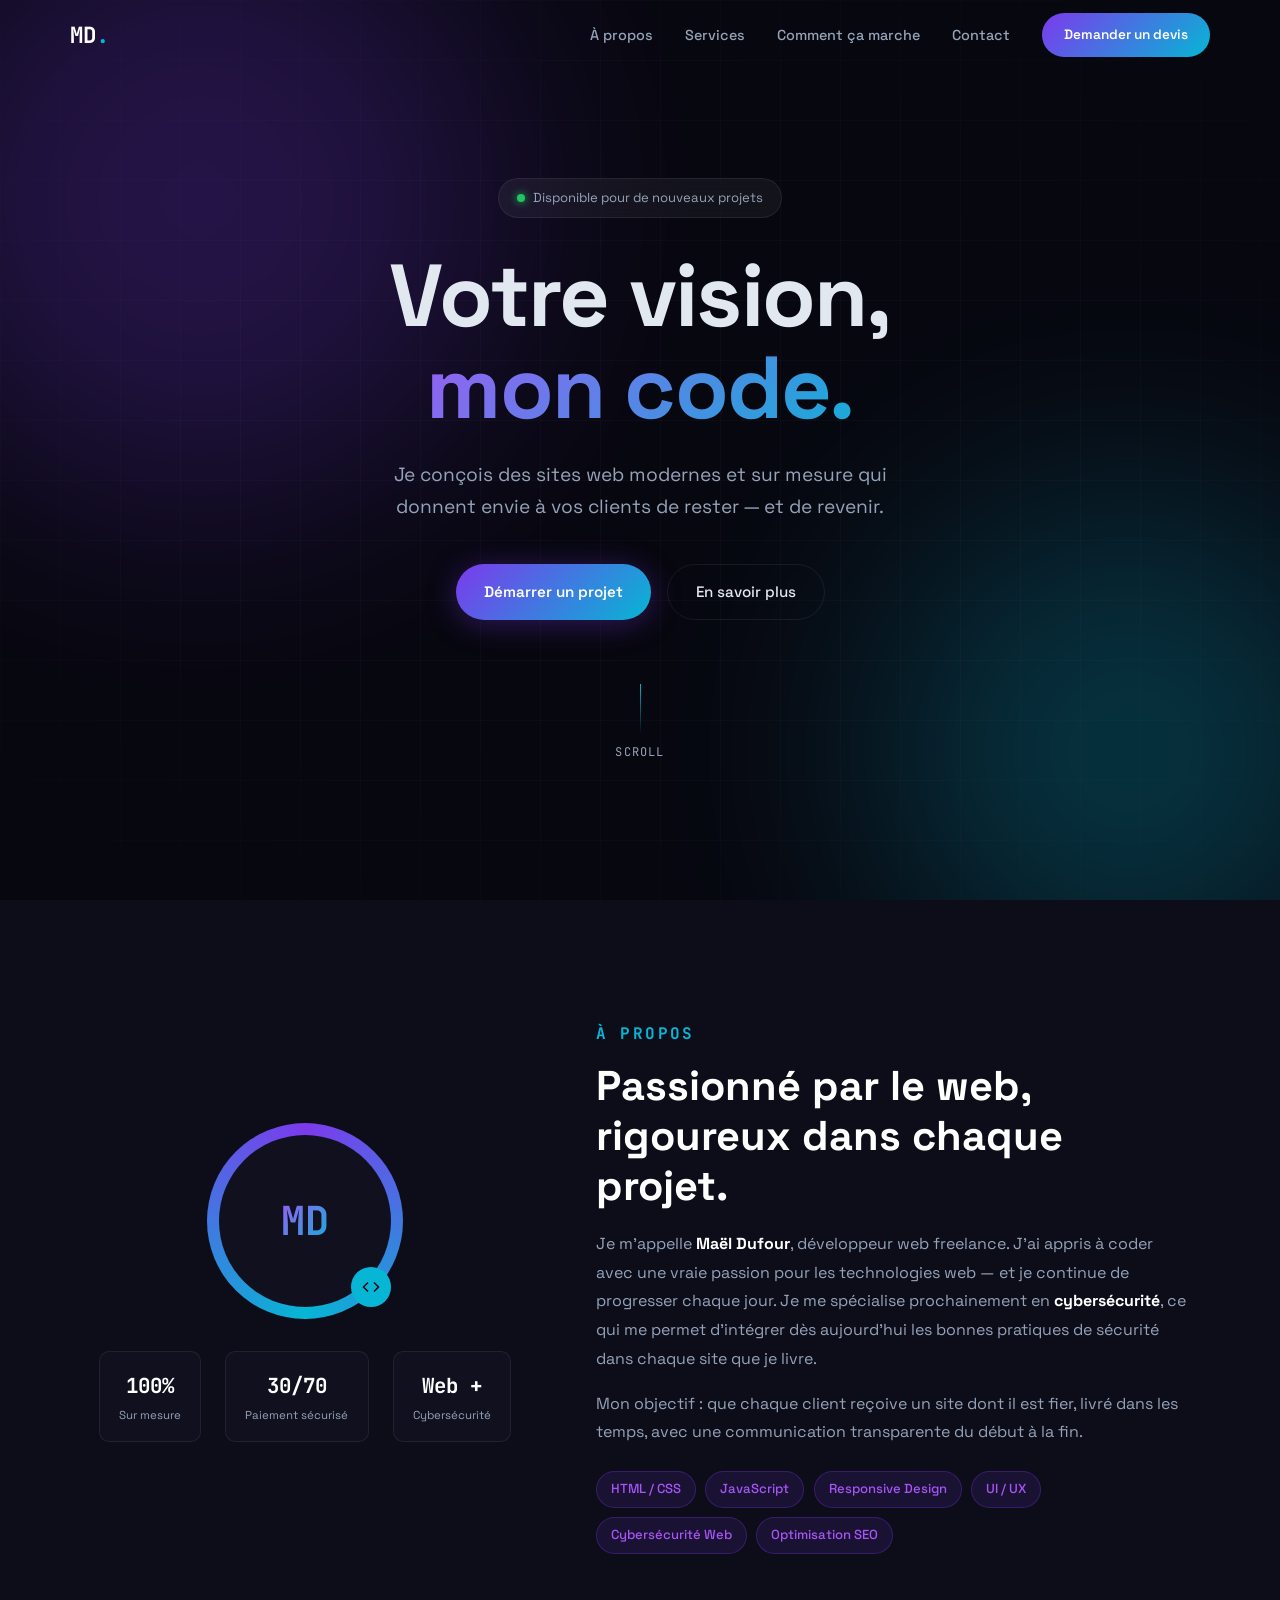
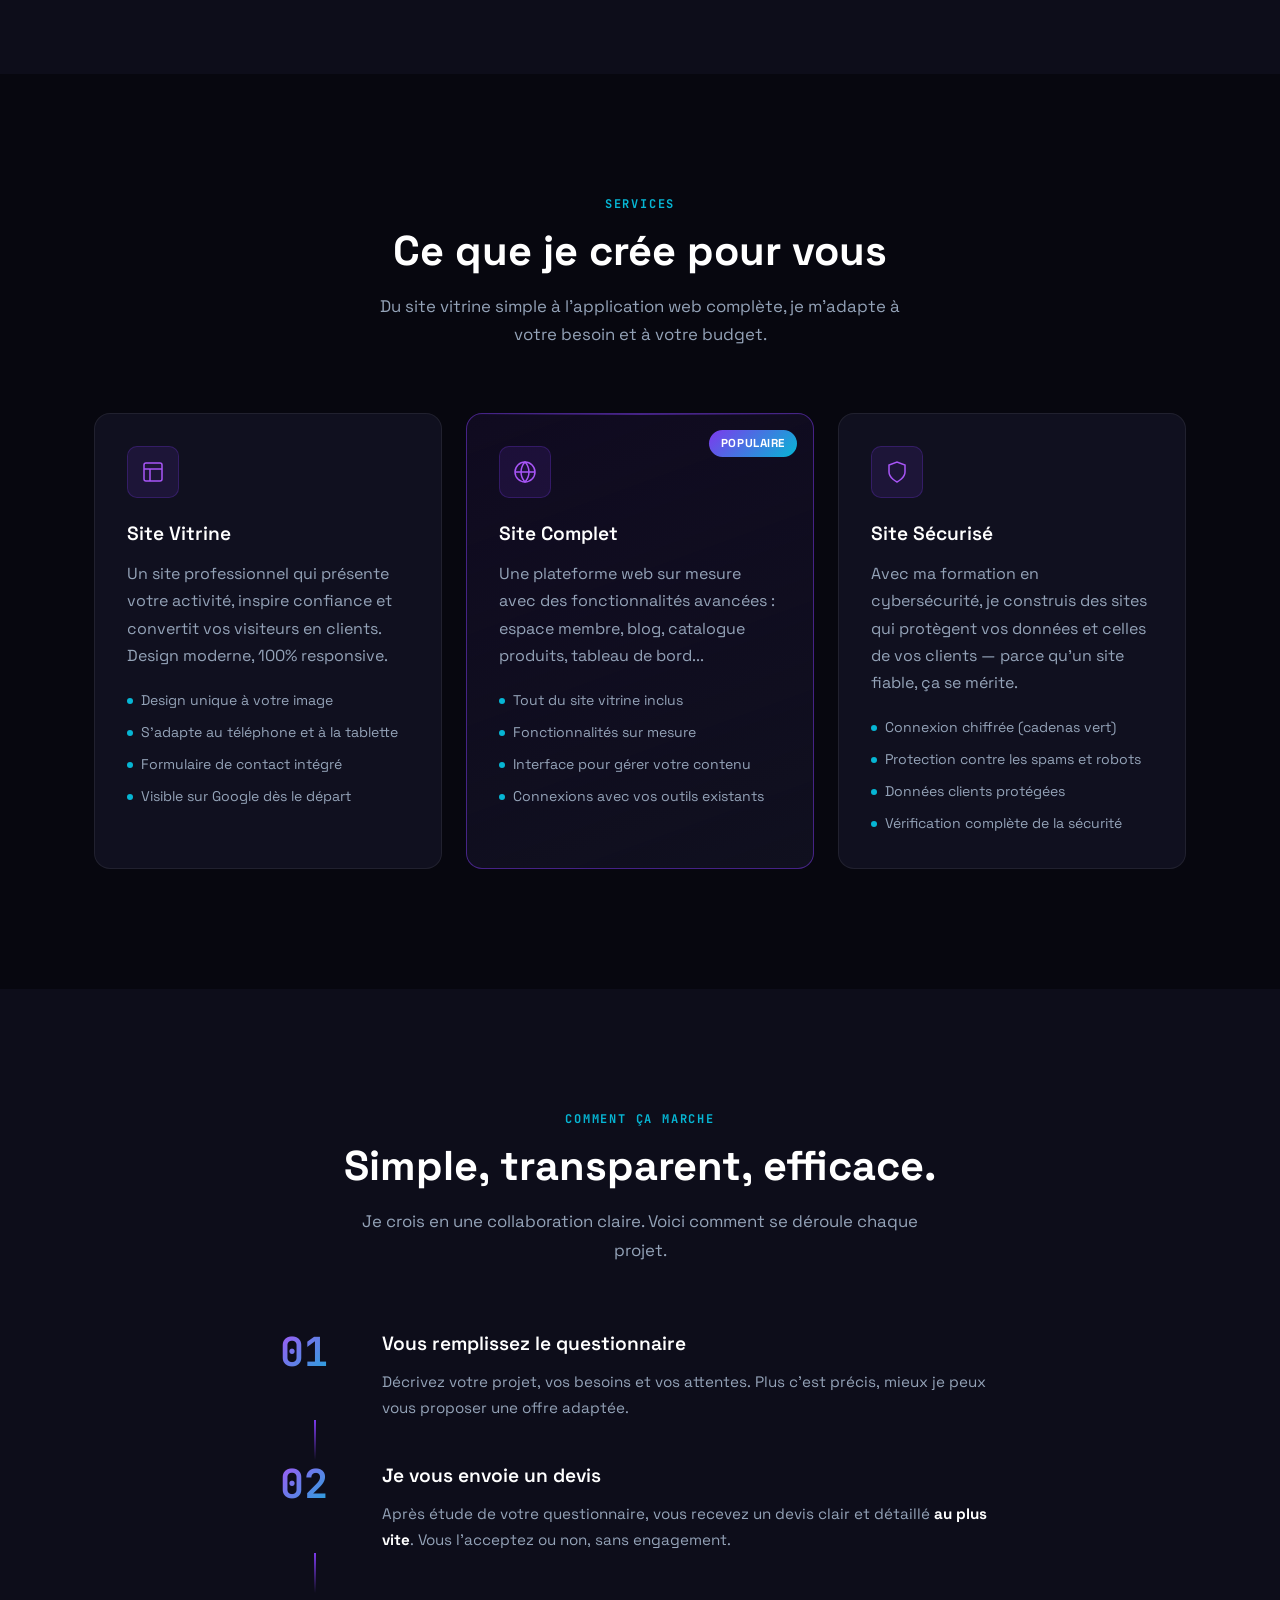
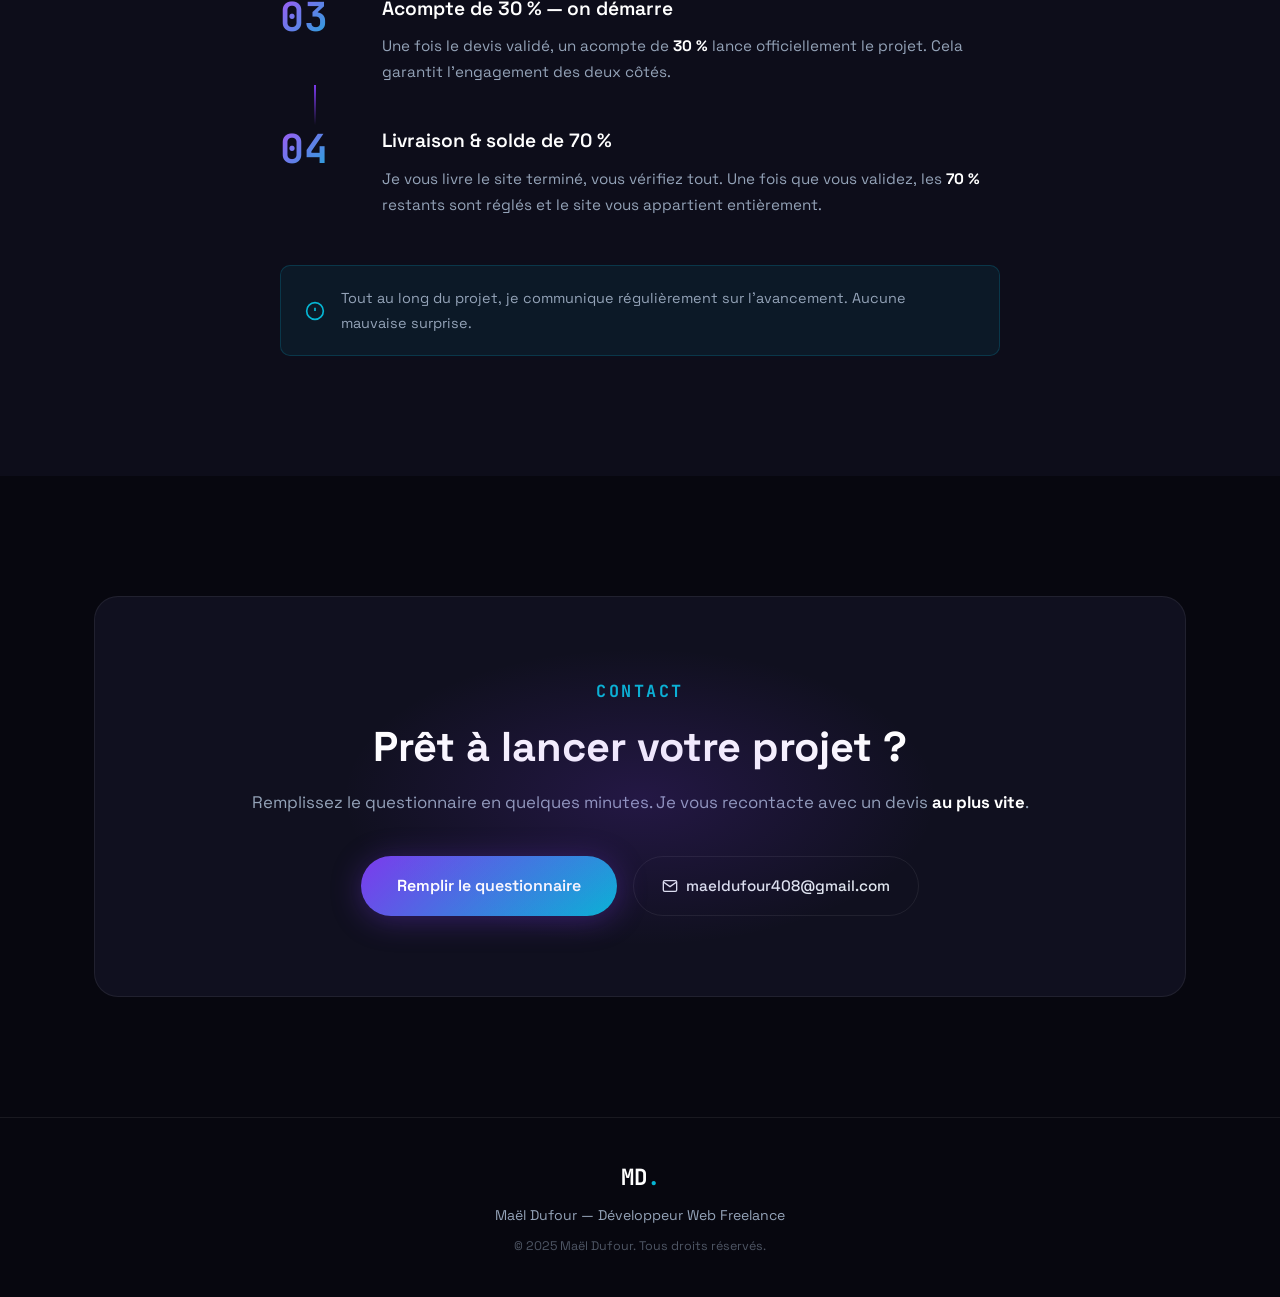
==== index.html @ 909923e6 "site terminer" ====
<!DOCTYPE html>
<html lang="fr">
<head>
  <meta charset="UTF-8" />
  <meta name="viewport" content="width=device-width, initial-scale=1.0" />
  <title>Maël Dufour — Développeur Web Freelance</title>
  <meta name="description" content="Maël Dufour, développeur web freelance. Je crée des sites modernes, rapides et sur mesure pour votre activité." />
  <link rel="preconnect" href="https://fonts.googleapis.com" />
  <link rel="preconnect" href="https://fonts.gstatic.com" crossorigin />
  <link href="https://fonts.googleapis.com/css2?family=Space+Grotesk:wght@300;400;500;600;700&family=JetBrains+Mono:wght@400;700&display=swap" rel="stylesheet" />
  <link rel="stylesheet" href="style.css" />
</head>
<body>

  <!-- NAV -->
  <nav id="navbar">
    <div class="nav-inner">
      <a href="#" class="logo">MD<span class="dot">.</span></a>
      <ul class="nav-links">
        <li><a href="#about">À propos</a></li>
        <li><a href="#services">Services</a></li>
        <li><a href="#process">Comment ça marche</a></li>
        <li><a href="#contact">Contact</a></li>
      </ul>
      <a href="questionnaire.html" class="btn-nav">Demander un devis</a>
      <button class="burger" id="burger" aria-label="Menu">
        <span></span><span></span><span></span>
      </button>
    </div>
    <div class="mobile-menu" id="mobileMenu">
      <a href="#about">À propos</a>
      <a href="#services">Services</a>
      <a href="#process">Comment ça marche</a>
      <a href="#contact">Contact</a>
      <a href="questionnaire.html" class="btn-nav">Demander un devis</a>
    </div>
  </nav>

  <!-- HERO -->
  <section id="hero">
    <div class="hero-bg">
      <div class="grid-overlay"></div>
      <div class="glow glow-1"></div>
      <div class="glow glow-2"></div>
    </div>
    <div class="hero-content">
      <div class="hero-badge reveal">
        <span class="badge-dot"></span>
        Disponible pour de nouveaux projets
      </div>
      <h1 class="hero-title reveal">
        <span class="line">Votre vision,</span>
        <span class="line gradient-text">mon code.</span>
      </h1>
      <p class="hero-sub reveal">
        Je conçois des sites web modernes et sur mesure qui donnent envie à vos clients de rester — et de revenir.
      </p>
      <div class="hero-cta reveal">
        <a href="questionnaire.html" class="btn-primary">Démarrer un projet</a>
        <a href="#about" class="btn-ghost">En savoir plus</a>
      </div>
      <div class="hero-scroll reveal">
        <div class="scroll-line"></div>
        <span>Scroll</span>
      </div>
    </div>
  </section>

  <!-- ABOUT -->
  <section id="about">
    <div class="container">
      <div class="about-grid">
        <div class="about-visual reveal">
          <div class="avatar-wrap">
            <div class="avatar-ring"></div>
            <div class="avatar-box">
              <span class="avatar-initials">MD</span>
            </div>
            <div class="avatar-badge">
              <svg viewBox="0 0 24 24" fill="none" stroke="currentColor" stroke-width="2"><polyline points="16 18 22 12 16 6"/><polyline points="8 6 2 12 8 18"/></svg>
            </div>
          </div>
          <div class="about-stats">
            <div class="stat">
              <span class="stat-num">100%</span>
              <span class="stat-label">Sur mesure</span>
            </div>
            <div class="stat">
              <span class="stat-num">30/70</span>
              <span class="stat-label">Paiement sécurisé</span>
            </div>
            <div class="stat">
              <span class="stat-num">Web +</span>
              <span class="stat-label">Cybersécurité</span>
            </div>
          </div>
        </div>
        <div class="about-text reveal">
          <p class="section-tag">À propos</p>
          <h2>Passionné par le web,<br/>rigoureux dans chaque projet.</h2>
          <p>Je m'appelle <strong>Maël Dufour</strong>, développeur web freelance. J'ai appris à coder avec une vraie passion pour les technologies web — et je continue de progresser chaque jour. Je me spécialise prochainement en <strong>cybersécurité</strong>, ce qui me permet d'intégrer dès aujourd'hui les bonnes pratiques de sécurité dans chaque site que je livre.</p>
          <p>Mon objectif : que chaque client reçoive un site dont il est fier, livré dans les temps, avec une communication transparente du début à la fin.</p>
          <div class="skills">
            <span class="skill-tag">HTML / CSS</span>
            <span class="skill-tag">JavaScript</span>
            <span class="skill-tag">Responsive Design</span>
            <span class="skill-tag">UI / UX</span>
            <span class="skill-tag">Cybersécurité Web</span>
            <span class="skill-tag">Optimisation SEO</span>
          </div>
        </div>
      </div>
    </div>
  </section>

  <!-- SERVICES -->
  <section id="services">
    <div class="container">
      <div class="section-header reveal">
        <p class="section-tag">Services</p>
        <h2>Ce que je crée pour vous</h2>
        <p class="section-desc">Du site vitrine simple à l'application web complète, je m'adapte à votre besoin et à votre budget.</p>
      </div>
      <div class="services-grid">
        <div class="service-card reveal">
          <div class="service-icon">
            <svg viewBox="0 0 24 24" fill="none" stroke="currentColor" stroke-width="1.5"><rect x="3" y="3" width="18" height="18" rx="2"/><path d="M3 9h18"/><path d="M9 21V9"/></svg>
          </div>
          <h3>Site Vitrine</h3>
          <p>Un site professionnel qui présente votre activité, inspire confiance et convertit vos visiteurs en clients. Design moderne, 100% responsive.</p>
          <ul class="service-features">
            <li>Design unique à votre image</li>
            <li>S'adapte au téléphone et à la tablette</li>
            <li>Formulaire de contact intégré</li>
            <li>Visible sur Google dès le départ</li>
          </ul>
        </div>
        <div class="service-card service-card--featured reveal">
          <div class="featured-badge">Populaire</div>
          <div class="service-icon">
            <svg viewBox="0 0 24 24" fill="none" stroke="currentColor" stroke-width="1.5"><circle cx="12" cy="12" r="10"/><path d="M2 12h20M12 2a15.3 15.3 0 0 1 4 10 15.3 15.3 0 0 1-4 10 15.3 15.3 0 0 1-4-10 15.3 15.3 0 0 1 4-10z"/></svg>
          </div>
          <h3>Site Complet</h3>
          <p>Une plateforme web sur mesure avec des fonctionnalités avancées : espace membre, blog, catalogue produits, tableau de bord...</p>
          <ul class="service-features">
            <li>Tout du site vitrine inclus</li>
            <li>Fonctionnalités sur mesure</li>
            <li>Interface pour gérer votre contenu</li>
            <li>Connexions avec vos outils existants</li>
          </ul>
        </div>
        <div class="service-card reveal">
          <div class="service-icon">
            <svg viewBox="0 0 24 24" fill="none" stroke="currentColor" stroke-width="1.5"><path d="M12 22s8-4 8-10V5l-8-3-8 3v7c0 6 8 10 8 10z"/></svg>
          </div>
          <h3>Site Sécurisé</h3>
          <p>Avec ma formation en cybersécurité, je construis des sites qui protègent vos données et celles de vos clients — parce qu'un site fiable, ça se mérite.</p>
          <ul class="service-features">
            <li>Connexion chiffrée (cadenas vert)</li>
            <li>Protection contre les spams et robots</li>
            <li>Données clients protégées</li>
            <li>Vérification complète de la sécurité</li>
          </ul>
        </div>
      </div>
    </div>
  </section>

  <!-- PROCESS -->
  <section id="process">
    <div class="container">
      <div class="section-header reveal">
        <p class="section-tag">Comment ça marche</p>
        <h2>Simple, transparent, efficace.</h2>
        <p class="section-desc">Je crois en une collaboration claire. Voici comment se déroule chaque projet.</p>
      </div>
      <div class="process-steps">
        <div class="step reveal">
          <div class="step-num">01</div>
          <div class="step-content">
            <h3>Vous remplissez le questionnaire</h3>
            <p>Décrivez votre projet, vos besoins et vos attentes. Plus c'est précis, mieux je peux vous proposer une offre adaptée.</p>
          </div>
        </div>
        <div class="step-connector reveal"></div>
        <div class="step reveal">
          <div class="step-num">02</div>
          <div class="step-content">
            <h3>Je vous envoie un devis</h3>
            <p>Après étude de votre questionnaire, vous recevez un devis clair et détaillé <strong>au plus vite</strong>. Vous l'acceptez ou non, sans engagement.</p>
          </div>
        </div>
        <div class="step-connector reveal"></div>
        <div class="step reveal">
          <div class="step-num">03</div>
          <div class="step-content">
            <h3>Acompte de 30 % — on démarre</h3>
            <p>Une fois le devis validé, un acompte de <strong>30 %</strong> lance officiellement le projet. Cela garantit l'engagement des deux côtés.</p>
          </div>
        </div>
        <div class="step-connector reveal"></div>
        <div class="step reveal">
          <div class="step-num">04</div>
          <div class="step-content">
            <h3>Livraison & solde de 70 %</h3>
            <p>Je vous livre le site terminé, vous vérifiez tout. Une fois que vous validez, les <strong>70 %</strong> restants sont réglés et le site vous appartient entièrement.</p>
          </div>
        </div>
      </div>
      <div class="process-note reveal">
        <svg viewBox="0 0 24 24" fill="none" stroke="currentColor" stroke-width="2"><circle cx="12" cy="12" r="10"/><line x1="12" y1="8" x2="12" y2="12"/><line x1="12" y1="16" x2="12.01" y2="16"/></svg>
        <p>Tout au long du projet, je communique régulièrement sur l'avancement. Aucune mauvaise surprise.</p>
      </div>
    </div>
  </section>

  <!-- CONTACT CTA -->
  <section id="contact">
    <div class="container">
      <div class="cta-box reveal">
        <div class="cta-glow"></div>
        <p class="section-tag">Contact</p>
        <h2>Prêt à lancer votre projet ?</h2>
        <p>Remplissez le questionnaire en quelques minutes. Je vous recontacte avec un devis <strong>au plus vite</strong>.</p>
        <div class="cta-actions">
          <a href="questionnaire.html" class="btn-primary btn-lg">Remplir le questionnaire</a>
          <a href="mailto:maeldufour408@gmail.com" class="btn-ghost">
            <svg viewBox="0 0 24 24" fill="none" stroke="currentColor" stroke-width="2"><path d="M4 4h16c1.1 0 2 .9 2 2v12c0 1.1-.9 2-2 2H4c-1.1 0-2-.9-2-2V6c0-1.1.9-2 2-2z"/><polyline points="22,6 12,13 2,6"/></svg>
            maeldufour408@gmail.com
          </a>
        </div>
      </div>
    </div>
  </section>

  <!-- FOOTER -->
  <footer>
    <div class="container">
      <div class="footer-inner">
        <a href="#" class="logo">MD<span class="dot">.</span></a>
        <p>Maël Dufour — Développeur Web Freelance</p>
        <p class="footer-copy">&copy; 2025 Maël Dufour. Tous droits réservés.</p>
      </div>
    </div>
  </footer>

  <script src="script.js"></script>
</body>
</html>
---- style.css ----
/* ===== RESET & BASE ===== */
*, *::before, *::after { box-sizing: border-box; margin: 0; padding: 0; }

:root {
  --bg: #07070f;
  --bg-2: #0d0d1a;
  --bg-card: #10101f;
  --border: rgba(255,255,255,0.07);
  --purple: #7c3aed;
  --purple-light: #a855f7;
  --cyan: #06b6d4;
  --cyan-light: #67e8f9;
  --text: #e2e8f0;
  --text-muted: #94a3b8;
  --radius: 16px;
  --radius-sm: 10px;
  --shadow: 0 4px 40px rgba(0,0,0,0.4);
}

html { scroll-behavior: smooth; }

body {
  font-family: 'Space Grotesk', sans-serif;
  background: var(--bg);
  color: var(--text);
  line-height: 1.7;
  overflow-x: hidden;
}

a { text-decoration: none; color: inherit; }
ul { list-style: none; }
strong { color: #fff; }

.container {
  max-width: 1140px;
  margin: 0 auto;
  padding: 0 24px;
}

/* ===== SCROLL REVEAL ===== */
.reveal {
  opacity: 0;
  transform: translateY(30px);
  transition: opacity 0.7s ease, transform 0.7s ease;
}
.reveal.visible {
  opacity: 1;
  transform: translateY(0);
}

/* ===== TYPOGRAPHY ===== */
h2 {
  font-size: clamp(1.8rem, 4vw, 2.6rem);
  font-weight: 700;
  line-height: 1.2;
  color: #fff;
  margin-bottom: 1rem;
}
h3 {
  font-size: 1.2rem;
  font-weight: 600;
  color: #fff;
  margin-bottom: 0.6rem;
}
p { color: var(--text-muted); margin-bottom: 1rem; }
p:last-child { margin-bottom: 0; }

.gradient-text {
  background: linear-gradient(135deg, var(--purple-light), var(--cyan));
  -webkit-background-clip: text;
  -webkit-text-fill-color: transparent;
  background-clip: text;
}

.section-tag {
  font-family: 'JetBrains Mono', monospace;
  font-size: 0.75rem;
  font-weight: 700;
  text-transform: uppercase;
  letter-spacing: 0.15em;
  color: var(--cyan);
  margin-bottom: 0.75rem;
}

.section-header { text-align: center; margin-bottom: 4rem; }
.section-desc { max-width: 560px; margin: 0 auto; font-size: 1.05rem; }

/* ===== BUTTONS ===== */
.btn-primary {
  display: inline-flex;
  align-items: center;
  gap: 8px;
  padding: 14px 28px;
  background: linear-gradient(135deg, var(--purple), var(--cyan));
  color: #fff;
  font-weight: 600;
  font-size: 0.95rem;
  border-radius: 50px;
  border: none;
  cursor: pointer;
  transition: opacity 0.2s, transform 0.2s, box-shadow 0.2s;
  box-shadow: 0 4px 30px rgba(124,58,237,0.35);
}
.btn-primary:hover {
  opacity: 0.9;
  transform: translateY(-2px);
  box-shadow: 0 8px 40px rgba(124,58,237,0.5);
}
.btn-primary.btn-lg { padding: 16px 36px; font-size: 1rem; }

.btn-ghost {
  display: inline-flex;
  align-items: center;
  gap: 8px;
  padding: 14px 28px;
  background: transparent;
  color: var(--text);
  font-weight: 500;
  font-size: 0.95rem;
  border-radius: 50px;
  border: 1px solid var(--border);
  cursor: pointer;
  transition: border-color 0.2s, color 0.2s, transform 0.2s;
}
.btn-ghost:hover {
  border-color: rgba(255,255,255,0.25);
  color: #fff;
  transform: translateY(-2px);
}
.btn-ghost svg { width: 16px; height: 16px; }

.btn-nav {
  padding: 10px 22px;
  background: linear-gradient(135deg, var(--purple), var(--cyan));
  color: #fff;
  font-weight: 600;
  font-size: 0.85rem;
  border-radius: 50px;
  transition: opacity 0.2s, transform 0.2s;
}
.btn-nav:hover { opacity: 0.85; transform: translateY(-1px); }

/* ===== NAV ===== */
#navbar {
  position: fixed;
  top: 0; left: 0; right: 0;
  z-index: 100;
  padding: 0 24px;
  transition: background 0.3s, backdrop-filter 0.3s, border-color 0.3s;
  border-bottom: 1px solid transparent;
}
#navbar.scrolled {
  background: rgba(7,7,15,0.85);
  backdrop-filter: blur(20px);
  border-color: var(--border);
}
.nav-inner {
  max-width: 1140px;
  margin: 0 auto;
  display: flex;
  align-items: center;
  height: 70px;
  gap: 2rem;
}
.logo {
  font-family: 'JetBrains Mono', monospace;
  font-size: 1.4rem;
  font-weight: 700;
  color: #fff;
}
.dot { color: var(--cyan); }
.nav-links {
  display: flex;
  gap: 2rem;
  margin-left: auto;
}
.nav-links a {
  color: var(--text-muted);
  font-size: 0.9rem;
  font-weight: 500;
  transition: color 0.2s;
}
.nav-links a:hover { color: #fff; }

.burger {
  display: none;
  flex-direction: column;
  gap: 5px;
  background: none;
  border: none;
  cursor: pointer;
  padding: 4px;
  margin-left: auto;
}
.burger span {
  display: block;
  width: 24px;
  height: 2px;
  background: var(--text);
  border-radius: 2px;
  transition: all 0.3s;
}
.burger.open span:nth-child(1) { transform: translateY(7px) rotate(45deg); }
.burger.open span:nth-child(2) { opacity: 0; }
.burger.open span:nth-child(3) { transform: translateY(-7px) rotate(-45deg); }

.mobile-menu {
  display: none;
  flex-direction: column;
  gap: 0;
  background: rgba(7,7,15,0.97);
  backdrop-filter: blur(20px);
  border-top: 1px solid var(--border);
  padding: 1rem 24px 1.5rem;
}
.mobile-menu.open { display: flex; }
.mobile-menu a {
  padding: 12px 0;
  color: var(--text-muted);
  font-size: 1rem;
  font-weight: 500;
  border-bottom: 1px solid var(--border);
  transition: color 0.2s;
}
.mobile-menu a:hover { color: #fff; }
.mobile-menu .btn-nav {
  margin-top: 1rem;
  text-align: center;
  border: none;
}

/* ===== HERO ===== */
#hero {
  position: relative;
  min-height: 100vh;
  display: flex;
  align-items: center;
  justify-content: center;
  overflow: hidden;
}
.hero-bg {
  position: absolute;
  inset: 0;
  z-index: 0;
}
.grid-overlay {
  position: absolute;
  inset: 0;
  background-image:
    linear-gradient(rgba(255,255,255,0.025) 1px, transparent 1px),
    linear-gradient(90deg, rgba(255,255,255,0.025) 1px, transparent 1px);
  background-size: 60px 60px;
  mask-image: radial-gradient(ellipse 80% 80% at 50% 50%, black 40%, transparent 100%);
}
.glow {
  position: absolute;
  border-radius: 50%;
  filter: blur(120px);
  opacity: 0.25;
  animation: pulse 6s ease-in-out infinite;
}
.glow-1 {
  width: 600px; height: 600px;
  background: var(--purple);
  top: -100px; left: -100px;
}
.glow-2 {
  width: 500px; height: 500px;
  background: var(--cyan);
  bottom: -100px; right: -100px;
  animation-delay: 3s;
}
@keyframes pulse {
  0%, 100% { opacity: 0.2; transform: scale(1); }
  50% { opacity: 0.35; transform: scale(1.05); }
}

.hero-content {
  position: relative;
  z-index: 1;
  text-align: center;
  padding: 120px 24px 80px;
  max-width: 780px;
}

.hero-badge {
  display: inline-flex;
  align-items: center;
  gap: 8px;
  padding: 8px 18px;
  background: rgba(255,255,255,0.05);
  border: 1px solid var(--border);
  border-radius: 50px;
  font-size: 0.82rem;
  color: var(--text-muted);
  margin-bottom: 2rem;
  backdrop-filter: blur(10px);
}
.badge-dot {
  width: 8px; height: 8px;
  background: #22c55e;
  border-radius: 50%;
  box-shadow: 0 0 8px #22c55e;
  animation: blink 2s ease-in-out infinite;
}
@keyframes blink {
  0%, 100% { opacity: 1; }
  50% { opacity: 0.4; }
}

.hero-title {
  font-size: clamp(3rem, 8vw, 5.5rem);
  font-weight: 700;
  line-height: 1.05;
  margin-bottom: 1.5rem;
  letter-spacing: -0.02em;
}
.hero-title .line { display: block; }

.hero-sub {
  font-size: clamp(1rem, 2.5vw, 1.2rem);
  color: var(--text-muted);
  max-width: 560px;
  margin: 0 auto 2.5rem;
  line-height: 1.7;
}

.hero-cta {
  display: flex;
  gap: 1rem;
  justify-content: center;
  flex-wrap: wrap;
  margin-bottom: 4rem;
}

.hero-scroll {
  display: flex;
  flex-direction: column;
  align-items: center;
  gap: 8px;
  color: var(--text-muted);
  font-size: 0.75rem;
  letter-spacing: 0.1em;
  text-transform: uppercase;
  font-family: 'JetBrains Mono', monospace;
}
.scroll-line {
  width: 1px;
  height: 50px;
  background: linear-gradient(to bottom, var(--cyan), transparent);
  animation: scrollAnim 2s ease-in-out infinite;
}
@keyframes scrollAnim {
  0%, 100% { opacity: 0.3; transform: scaleY(1); }
  50% { opacity: 1; transform: scaleY(1.2); }
}

/* ===== ABOUT ===== */
#about {
  padding: 120px 0;
  background: var(--bg-2);
}
.about-grid {
  display: grid;
  grid-template-columns: 1fr 1.4fr;
  gap: 5rem;
  align-items: center;
}

.about-visual { display: flex; flex-direction: column; align-items: center; gap: 2.5rem; }

.avatar-wrap {
  position: relative;
  width: 180px;
  height: 180px;
}
.avatar-ring {
  position: absolute;
  inset: -8px;
  border-radius: 50%;
  background: conic-gradient(from 0deg, var(--purple), var(--cyan), var(--purple));
  animation: spin 4s linear infinite;
}
@keyframes spin { to { transform: rotate(360deg); } }
.avatar-box {
  position: absolute;
  inset: 4px;
  background: var(--bg-card);
  border-radius: 50%;
  display: flex;
  align-items: center;
  justify-content: center;
}
.avatar-initials {
  font-family: 'JetBrains Mono', monospace;
  font-size: 2.5rem;
  font-weight: 700;
  background: linear-gradient(135deg, var(--purple-light), var(--cyan));
  -webkit-background-clip: text;
  -webkit-text-fill-color: transparent;
  background-clip: text;
}
.avatar-badge {
  position: absolute;
  bottom: 4px; right: 4px;
  width: 40px; height: 40px;
  background: var(--cyan);
  border-radius: 50%;
  display: flex;
  align-items: center;
  justify-content: center;
  color: var(--bg);
}
.avatar-badge svg { width: 18px; height: 18px; }

.about-stats {
  display: flex;
  gap: 1.5rem;
  flex-wrap: wrap;
  justify-content: center;
}
.stat {
  text-align: center;
  padding: 1rem 1.2rem;
  background: var(--bg-card);
  border: 1px solid var(--border);
  border-radius: var(--radius-sm);
  min-width: 90px;
}
.stat-num {
  display: block;
  font-size: 1.3rem;
  font-weight: 700;
  color: #fff;
  font-family: 'JetBrains Mono', monospace;
}
.stat-label {
  display: block;
  font-size: 0.72rem;
  color: var(--text-muted);
  margin-top: 2px;
}

.about-text p { font-size: 1rem; line-height: 1.8; }
.about-text h2 { margin-bottom: 1.2rem; }

.skills { display: flex; flex-wrap: wrap; gap: 0.6rem; margin-top: 1.5rem; }
.skill-tag {
  padding: 6px 14px;
  background: rgba(124,58,237,0.12);
  border: 1px solid rgba(124,58,237,0.3);
  border-radius: 50px;
  font-size: 0.82rem;
  color: var(--purple-light);
  font-weight: 500;
  transition: background 0.2s, border-color 0.2s;
}
.skill-tag:hover {
  background: rgba(124,58,237,0.25);
  border-color: var(--purple-light);
}

/* ===== SERVICES ===== */
#services { padding: 120px 0; }
.services-grid {
  display: grid;
  grid-template-columns: repeat(3, 1fr);
  gap: 1.5rem;
}
.service-card {
  position: relative;
  background: var(--bg-card);
  border: 1px solid var(--border);
  border-radius: var(--radius);
  padding: 2rem;
  transition: border-color 0.3s, transform 0.3s, box-shadow 0.3s;
  overflow: hidden;
}
.service-card::before {
  content: '';
  position: absolute;
  top: 0; left: 0; right: 0;
  height: 1px;
  background: linear-gradient(90deg, transparent, rgba(124,58,237,0.5), transparent);
  opacity: 0;
  transition: opacity 0.3s;
}
.service-card:hover {
  border-color: rgba(124,58,237,0.4);
  transform: translateY(-6px);
  box-shadow: 0 20px 60px rgba(124,58,237,0.15);
}
.service-card:hover::before { opacity: 1; }

.service-card--featured {
  border-color: rgba(124,58,237,0.5);
  background: linear-gradient(160deg, rgba(124,58,237,0.08), var(--bg-card));
}
.service-card--featured::before { opacity: 1; }

.featured-badge {
  position: absolute;
  top: 16px; right: 16px;
  padding: 4px 12px;
  background: linear-gradient(135deg, var(--purple), var(--cyan));
  color: #fff;
  font-size: 0.72rem;
  font-weight: 700;
  border-radius: 50px;
  text-transform: uppercase;
  letter-spacing: 0.05em;
}

.service-icon {
  width: 52px; height: 52px;
  background: rgba(124,58,237,0.12);
  border: 1px solid rgba(124,58,237,0.25);
  border-radius: var(--radius-sm);
  display: flex;
  align-items: center;
  justify-content: center;
  margin-bottom: 1.25rem;
}
.service-icon svg { width: 24px; height: 24px; color: var(--purple-light); }

.service-features {
  margin-top: 1.25rem;
  display: flex;
  flex-direction: column;
  gap: 0.5rem;
}
.service-features li {
  display: flex;
  align-items: center;
  gap: 8px;
  font-size: 0.88rem;
  color: var(--text-muted);
}
.service-features li::before {
  content: '';
  width: 6px; height: 6px;
  background: var(--cyan);
  border-radius: 50%;
  flex-shrink: 0;
}

/* ===== PROCESS ===== */
#process {
  padding: 120px 0;
  background: var(--bg-2);
}
.process-steps {
  display: flex;
  flex-direction: column;
  gap: 0;
  max-width: 720px;
  margin: 0 auto;
}
.step {
  display: flex;
  gap: 2rem;
  align-items: flex-start;
}
.step-num {
  font-family: 'JetBrains Mono', monospace;
  font-size: 2.5rem;
  font-weight: 700;
  background: linear-gradient(135deg, var(--purple-light), var(--cyan));
  -webkit-background-clip: text;
  -webkit-text-fill-color: transparent;
  background-clip: text;
  min-width: 70px;
  line-height: 1;
  padding-top: 4px;
}
.step-content h3 { color: #fff; margin-bottom: 0.5rem; }
.step-content p { font-size: 0.95rem; }

.step-connector {
  width: 2px;
  height: 40px;
  background: linear-gradient(to bottom, var(--purple), transparent);
  margin-left: 34px;
}

.process-note {
  display: flex;
  align-items: center;
  gap: 1rem;
  margin-top: 3rem;
  padding: 1.25rem 1.5rem;
  background: rgba(6,182,212,0.07);
  border: 1px solid rgba(6,182,212,0.2);
  border-radius: var(--radius-sm);
  max-width: 720px;
  margin-left: auto;
  margin-right: auto;
}
.process-note svg { width: 20px; height: 20px; color: var(--cyan); flex-shrink: 0; }
.process-note p { font-size: 0.9rem; color: var(--text-muted); margin: 0; }

/* ===== CONTACT CTA ===== */
#contact { padding: 120px 0; }
.cta-box {
  position: relative;
  text-align: center;
  padding: 5rem 3rem;
  background: var(--bg-card);
  border: 1px solid var(--border);
  border-radius: 24px;
  overflow: hidden;
}
.cta-glow {
  position: absolute;
  width: 600px; height: 300px;
  background: radial-gradient(ellipse, rgba(124,58,237,0.18), transparent 70%);
  top: 50%; left: 50%;
  transform: translate(-50%, -50%);
  pointer-events: none;
}
.cta-box .section-tag { display: block; margin-bottom: 1rem; }
.cta-box h2 { margin-bottom: 1rem; }
.cta-box p { font-size: 1.05rem; margin-bottom: 2.5rem; }
.cta-actions {
  display: flex;
  gap: 1rem;
  justify-content: center;
  flex-wrap: wrap;
}

/* ===== FOOTER ===== */
footer {
  padding: 2.5rem 0;
  border-top: 1px solid var(--border);
}
.footer-inner {
  display: flex;
  flex-direction: column;
  align-items: center;
  gap: 0.5rem;
  text-align: center;
}
.footer-inner p { font-size: 0.88rem; color: var(--text-muted); margin: 0; }
.footer-copy { font-size: 0.78rem !important; opacity: 0.5; }

/* ===== RESPONSIVE ===== */
@media (max-width: 900px) {
  .services-grid { grid-template-columns: 1fr; max-width: 480px; margin: 0 auto; }
  .about-grid { grid-template-columns: 1fr; }
  .about-visual { order: -1; }
}

@media (max-width: 700px) {
  .nav-links, .btn-nav { display: none; }
  .burger { display: flex; }
  #navbar .btn-nav { display: none; }

  .hero-title { font-size: clamp(2.4rem, 10vw, 3.5rem); }
  .hero-cta { flex-direction: column; align-items: center; }

  .cta-box { padding: 3rem 1.5rem; }
  .cta-actions { flex-direction: column; align-items: center; }

  .step { gap: 1rem; }
  .step-num { font-size: 2rem; min-width: 55px; }
  .step-connector { margin-left: 27px; }
}
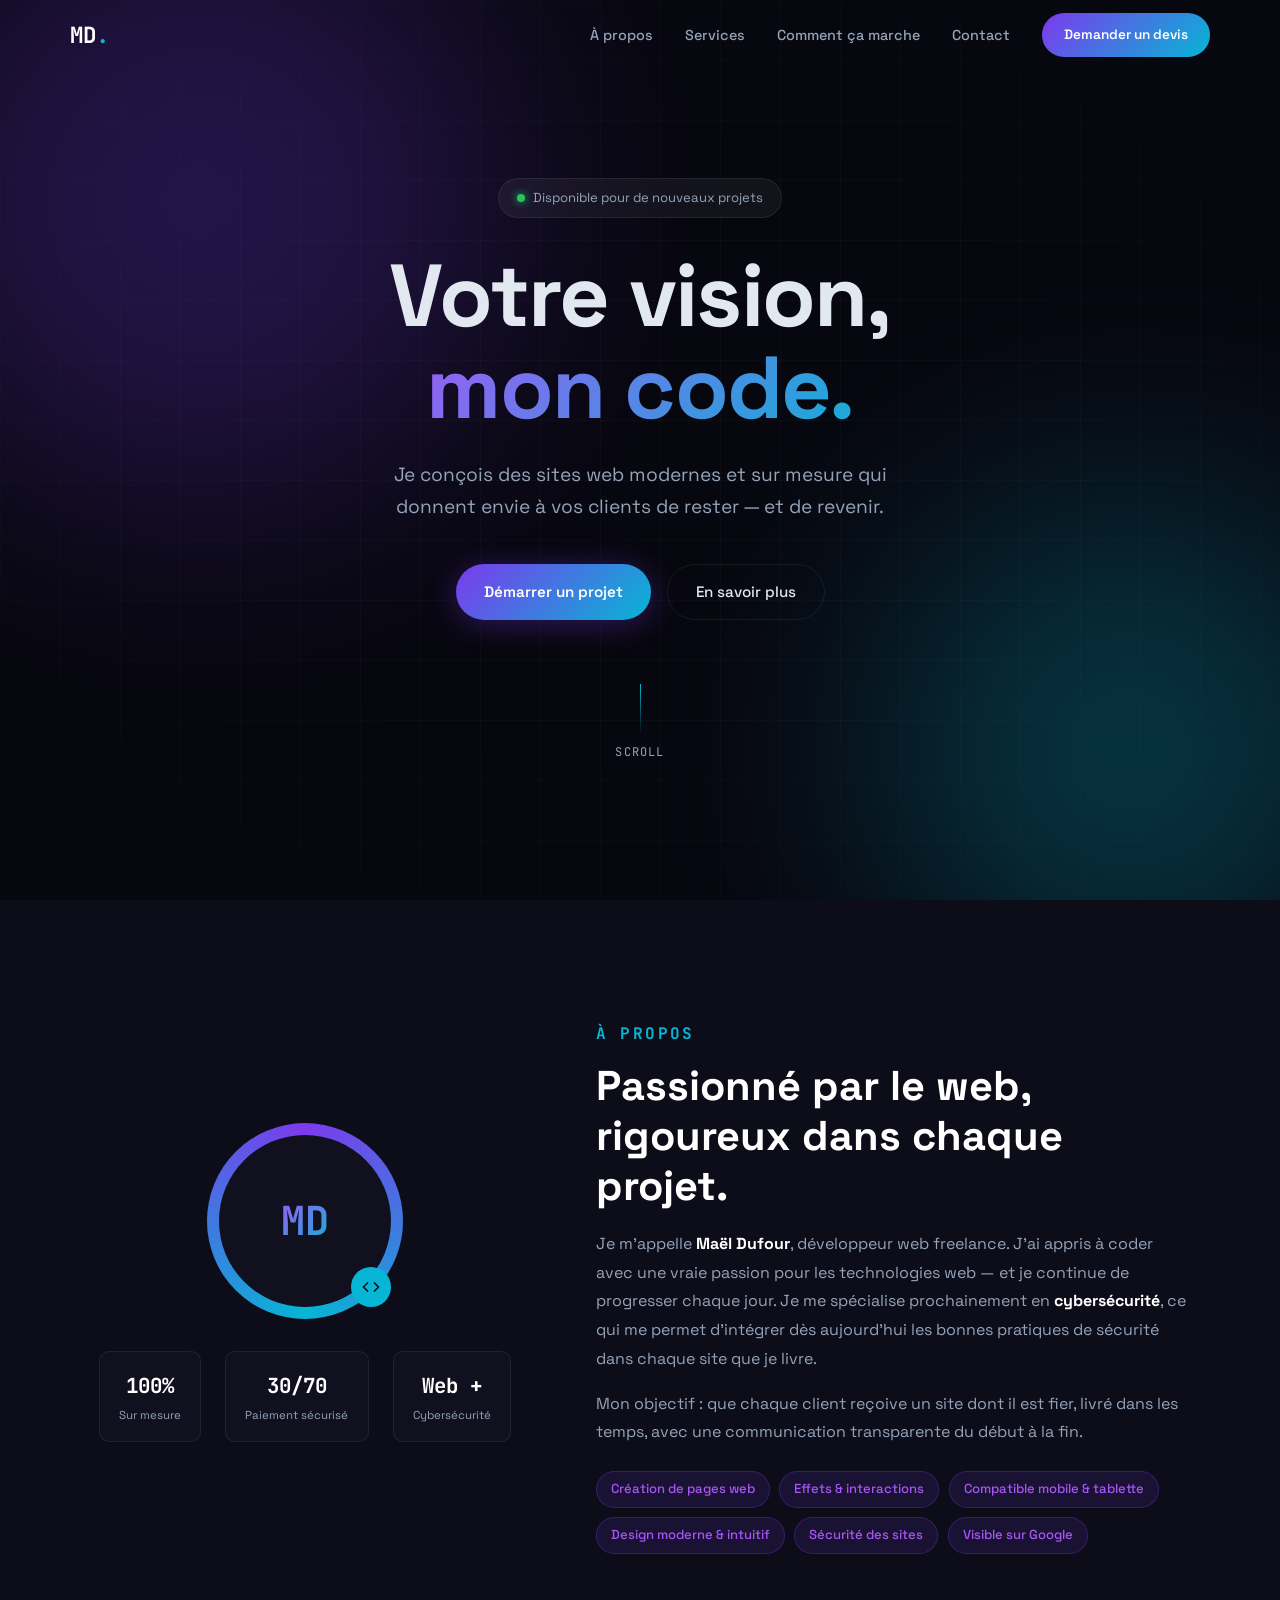
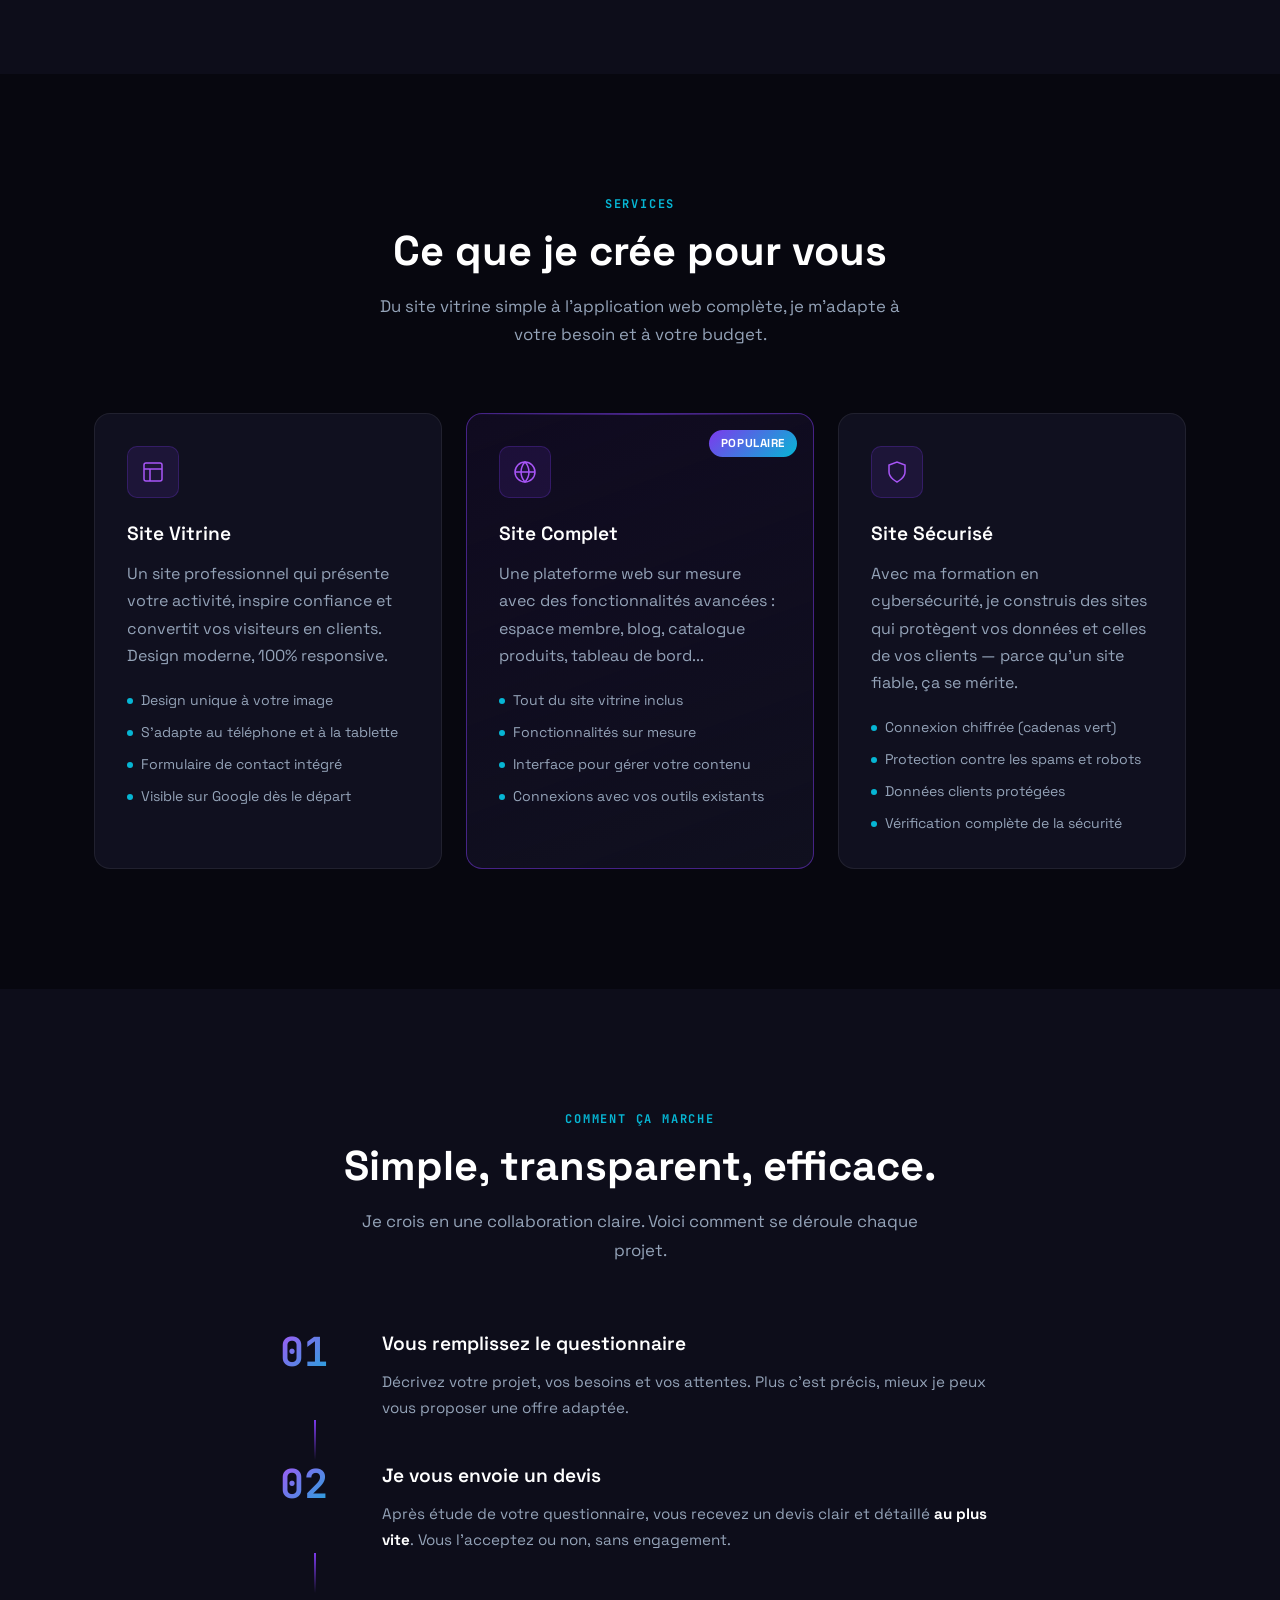
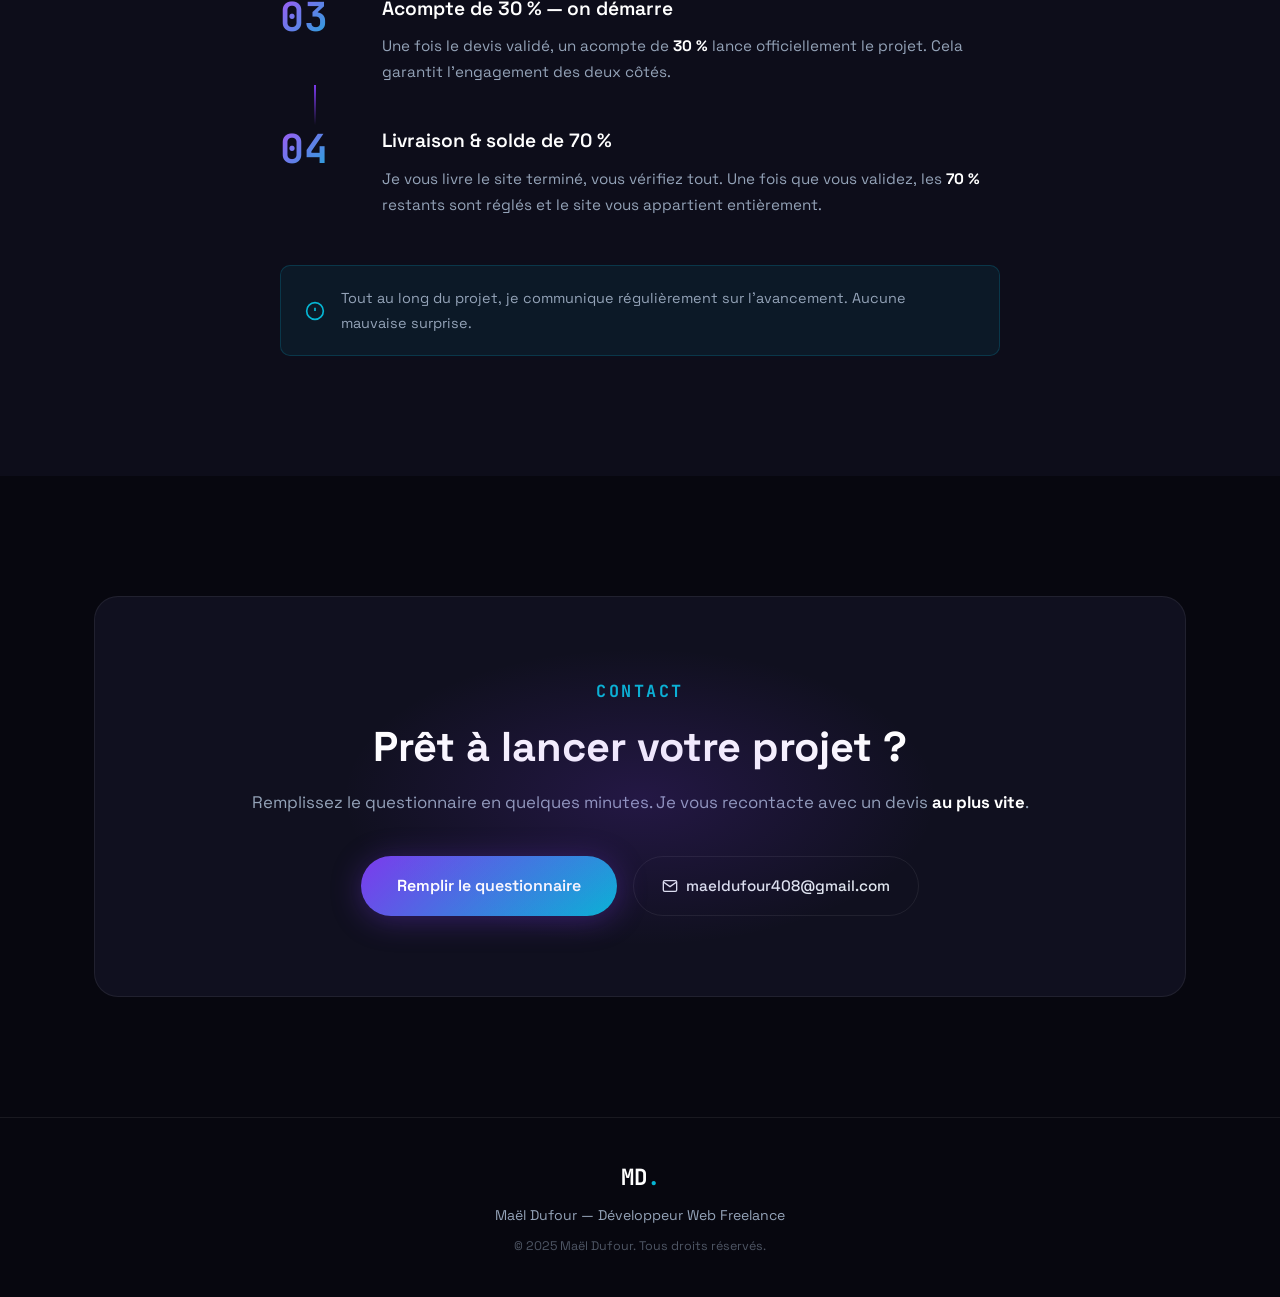
==== commit 14565b6a: "site terminer" ====
--- a/index.html
+++ b/index.html
@@ -101,12 +101,12 @@
           <p>Je m'appelle <strong>Maël Dufour</strong>, développeur web freelance. J'ai appris à coder avec une vraie passion pour les technologies web — et je continue de progresser chaque jour. Je me spécialise prochainement en <strong>cybersécurité</strong>, ce qui me permet d'intégrer dès aujourd'hui les bonnes pratiques de sécurité dans chaque site que je livre.</p>
           <p>Mon objectif : que chaque client reçoive un site dont il est fier, livré dans les temps, avec une communication transparente du début à la fin.</p>
           <div class="skills">
-            <span class="skill-tag">HTML / CSS</span>
-            <span class="skill-tag">JavaScript</span>
-            <span class="skill-tag">Responsive Design</span>
-            <span class="skill-tag">UI / UX</span>
-            <span class="skill-tag">Cybersécurité Web</span>
-            <span class="skill-tag">Optimisation SEO</span>
+            <span class="skill-tag">Création de pages web</span>
+            <span class="skill-tag">Effets & interactions</span>
+            <span class="skill-tag">Compatible mobile & tablette</span>
+            <span class="skill-tag">Design moderne & intuitif</span>
+            <span class="skill-tag">Sécurité des sites</span>
+            <span class="skill-tag">Visible sur Google</span>
           </div>
         </div>
       </div>
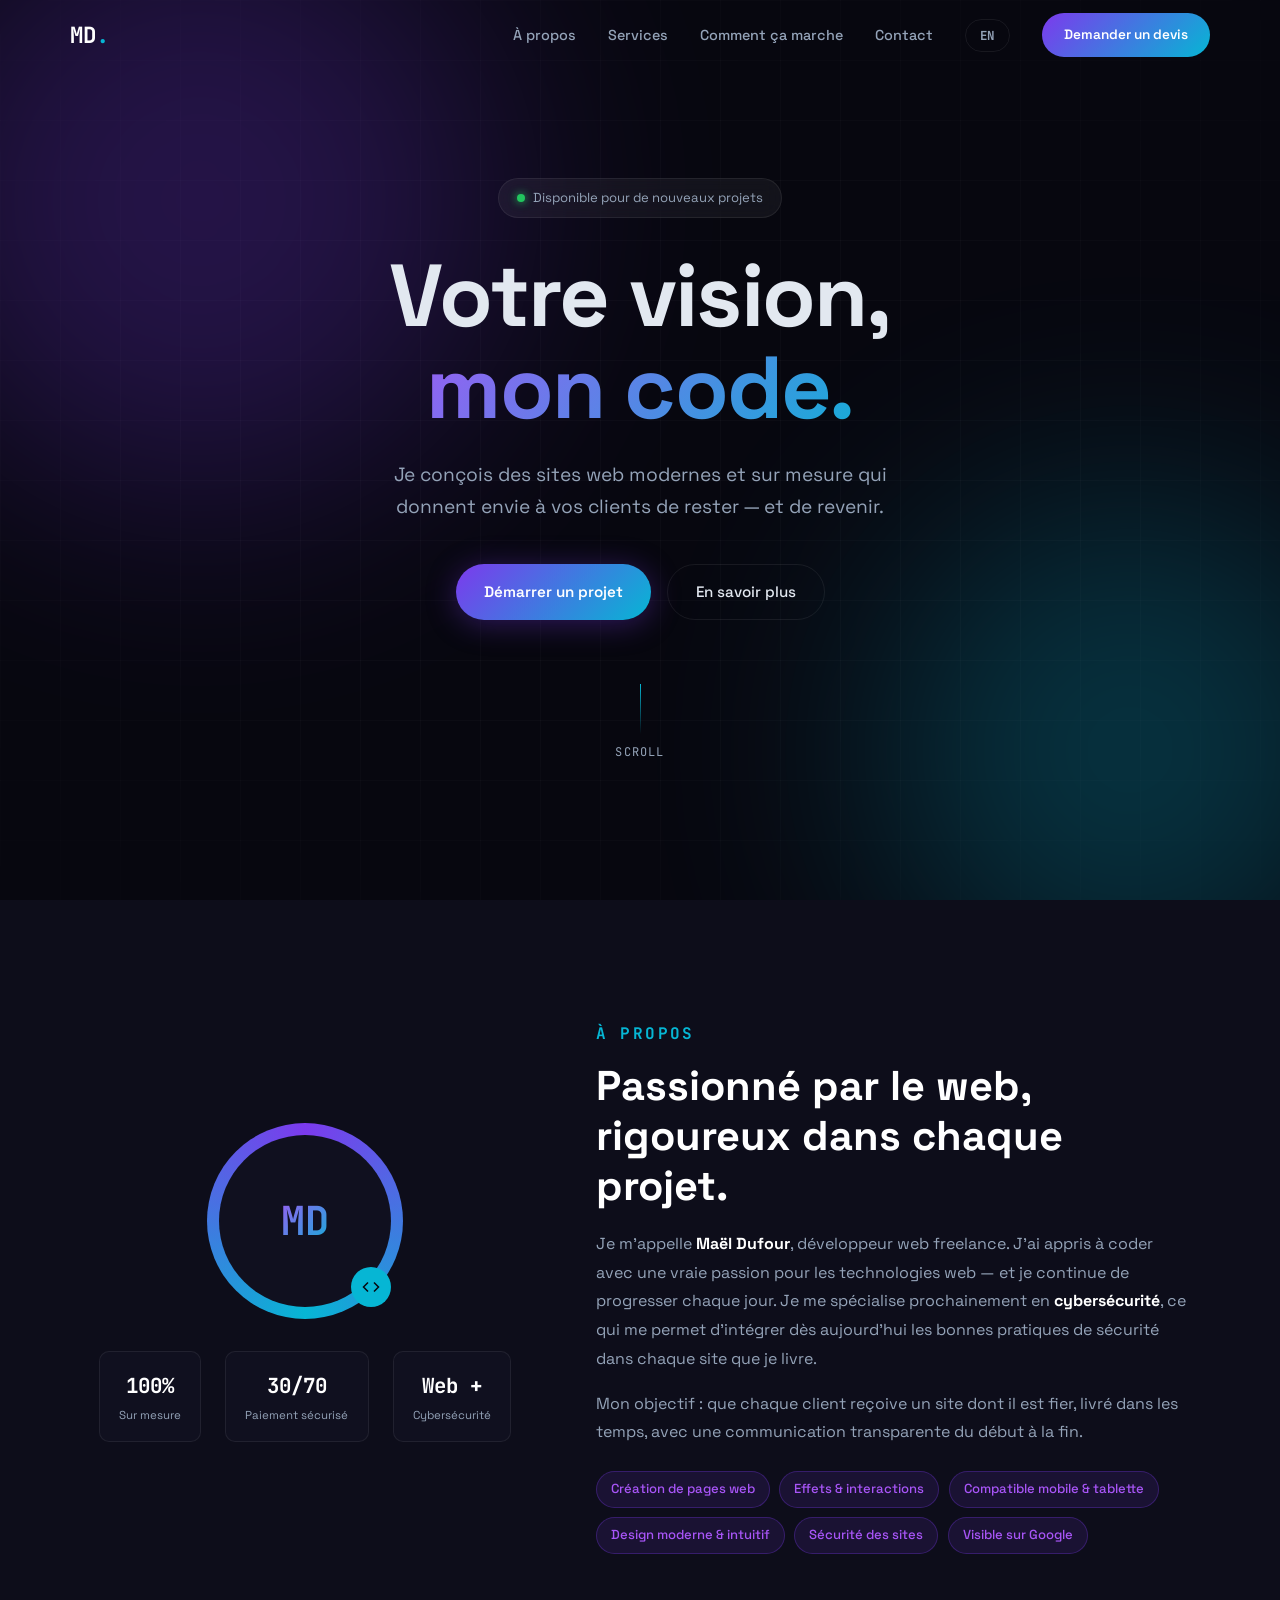
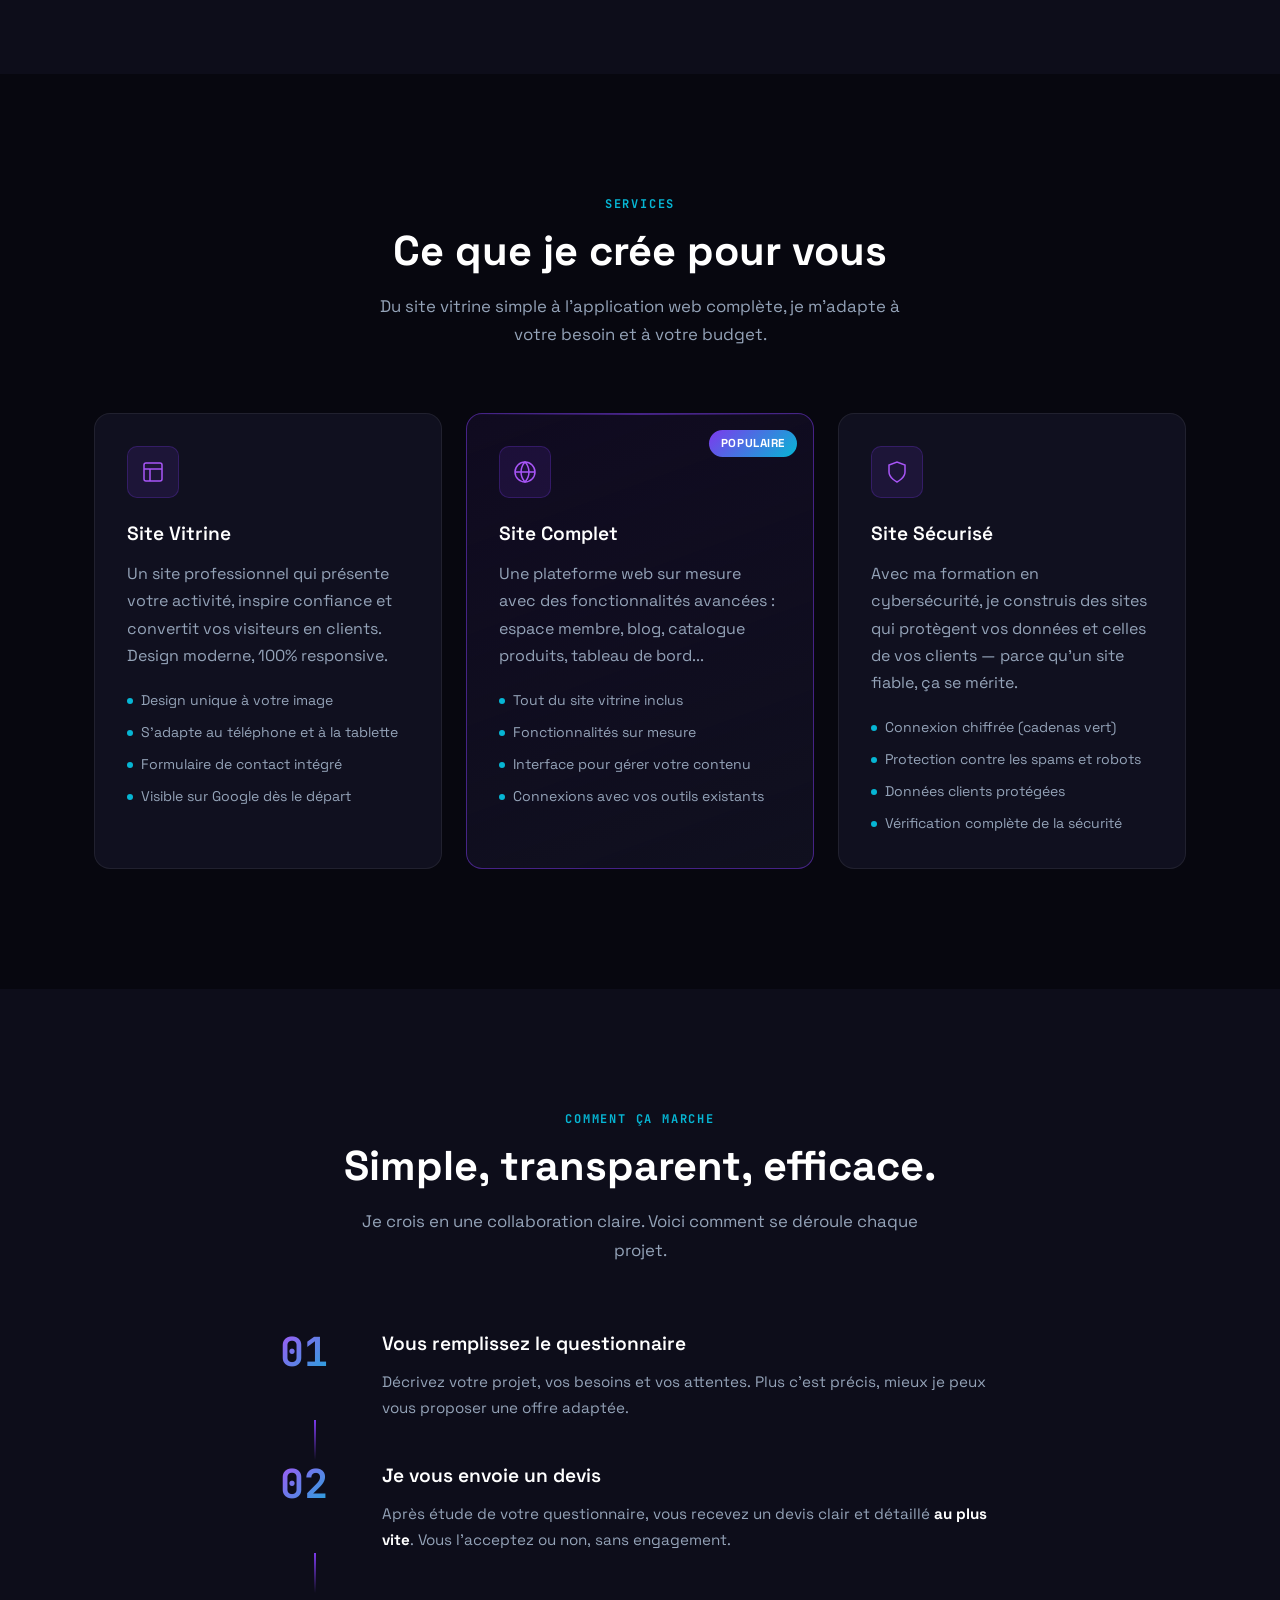
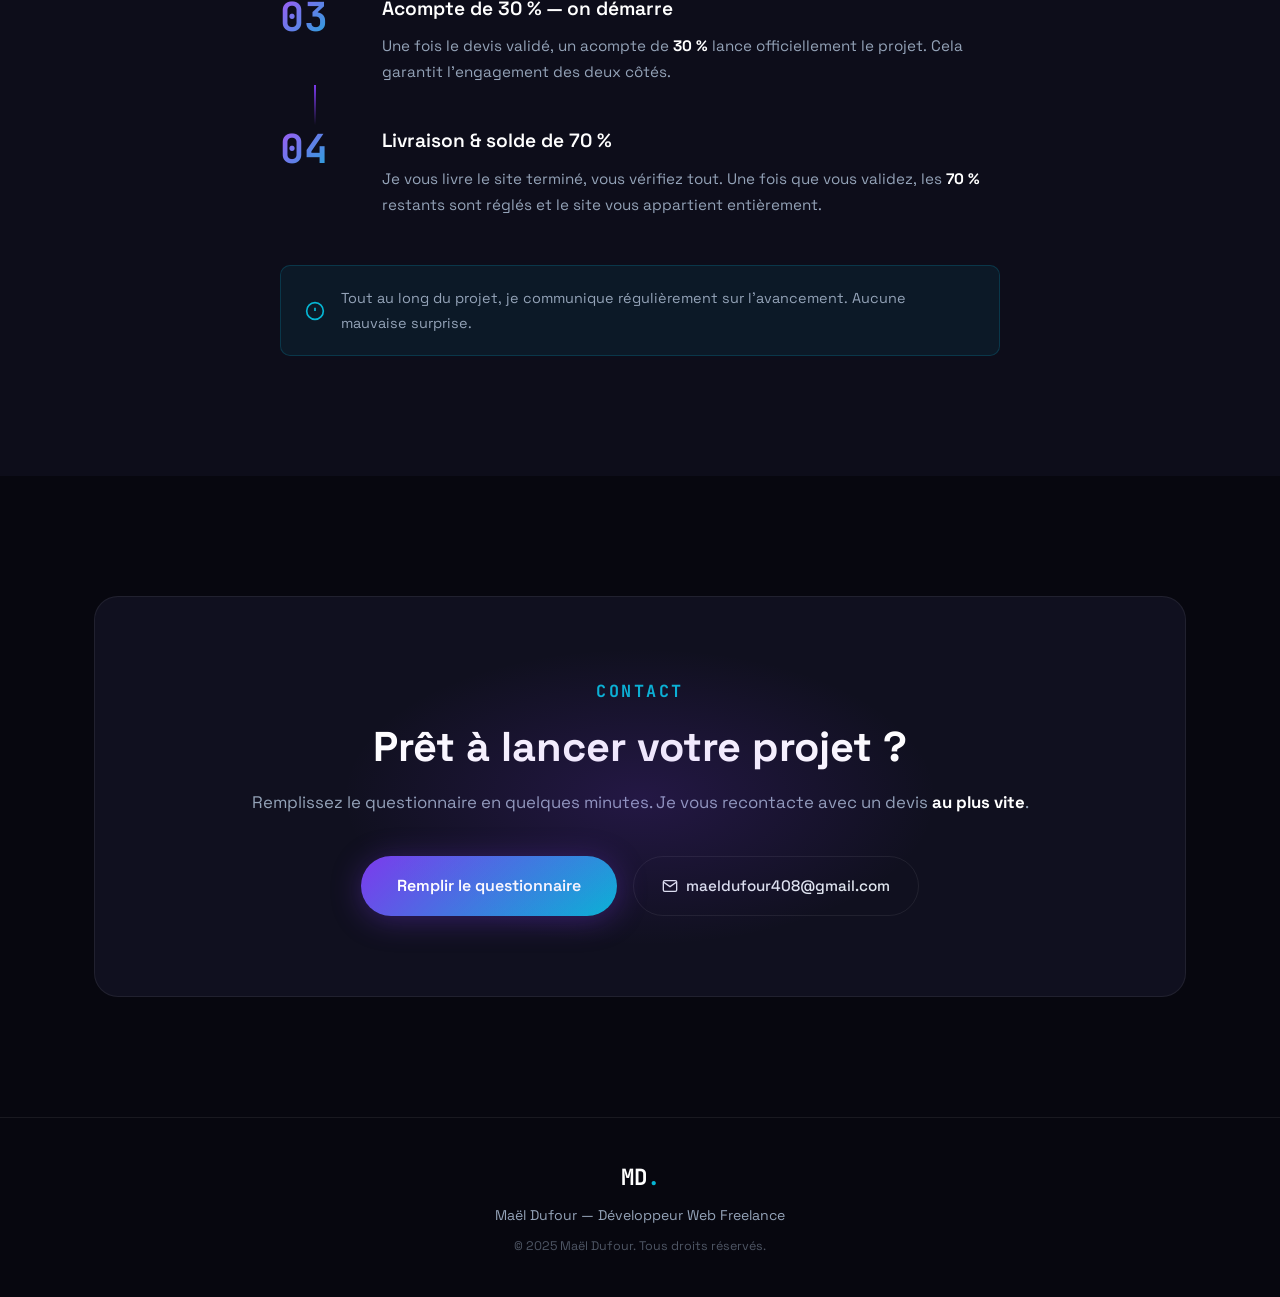
==== commit 4ebf0b72: "push" ====
--- a/index.html
+++ b/index.html
@@ -17,22 +17,23 @@
     <div class="nav-inner">
       <a href="#" class="logo">MD<span class="dot">.</span></a>
       <ul class="nav-links">
-        <li><a href="#about">À propos</a></li>
-        <li><a href="#services">Services</a></li>
-        <li><a href="#process">Comment ça marche</a></li>
-        <li><a href="#contact">Contact</a></li>
+        <li><a href="#about" data-i18n="nav.about">À propos</a></li>
+        <li><a href="#services" data-i18n="nav.services">Services</a></li>
+        <li><a href="#process" data-i18n="nav.process">Comment ça marche</a></li>
+        <li><a href="#contact" data-i18n="nav.contact">Contact</a></li>
       </ul>
-      <a href="questionnaire.html" class="btn-nav">Demander un devis</a>
+      <button class="lang-toggle" id="langToggle" onclick="switchLang()">EN</button>
+      <a href="questionnaire.html" class="btn-nav" data-i18n="nav.cta">Demander un devis</a>
       <button class="burger" id="burger" aria-label="Menu">
         <span></span><span></span><span></span>
       </button>
     </div>
     <div class="mobile-menu" id="mobileMenu">
-      <a href="#about">À propos</a>
-      <a href="#services">Services</a>
-      <a href="#process">Comment ça marche</a>
-      <a href="#contact">Contact</a>
-      <a href="questionnaire.html" class="btn-nav">Demander un devis</a>
+      <a href="#about" data-i18n="nav.about">À propos</a>
+      <a href="#services" data-i18n="nav.services">Services</a>
+      <a href="#process" data-i18n="nav.process">Comment ça marche</a>
+      <a href="#contact" data-i18n="nav.contact">Contact</a>
+      <a href="questionnaire.html" class="btn-nav" data-i18n="nav.cta">Demander un devis</a>
     </div>
   </nav>
 
@@ -46,22 +47,22 @@
     <div class="hero-content">
       <div class="hero-badge reveal">
         <span class="badge-dot"></span>
-        Disponible pour de nouveaux projets
+        <span data-i18n="hero.badge">Disponible pour de nouveaux projets</span>
       </div>
       <h1 class="hero-title reveal">
-        <span class="line">Votre vision,</span>
-        <span class="line gradient-text">mon code.</span>
+        <span class="line" data-i18n="hero.title1">Votre vision,</span>
+        <span class="line gradient-text" data-i18n="hero.title2">mon code.</span>
       </h1>
-      <p class="hero-sub reveal">
+      <p class="hero-sub reveal" data-i18n="hero.sub">
         Je conçois des sites web modernes et sur mesure qui donnent envie à vos clients de rester — et de revenir.
       </p>
       <div class="hero-cta reveal">
-        <a href="questionnaire.html" class="btn-primary">Démarrer un projet</a>
-        <a href="#about" class="btn-ghost">En savoir plus</a>
+        <a href="questionnaire.html" class="btn-primary" data-i18n="hero.cta1">Démarrer un projet</a>
+        <a href="#about" class="btn-ghost" data-i18n="hero.cta2">En savoir plus</a>
       </div>
       <div class="hero-scroll reveal">
         <div class="scroll-line"></div>
-        <span>Scroll</span>
+        <span data-i18n="hero.scroll">Scroll</span>
       </div>
     </div>
   </section>
@@ -83,30 +84,30 @@
           <div class="about-stats">
             <div class="stat">
               <span class="stat-num">100%</span>
-              <span class="stat-label">Sur mesure</span>
+              <span class="stat-label" data-i18n="about.stat1">Sur mesure</span>
             </div>
             <div class="stat">
               <span class="stat-num">30/70</span>
-              <span class="stat-label">Paiement sécurisé</span>
+              <span class="stat-label" data-i18n="about.stat2">Paiement sécurisé</span>
             </div>
             <div class="stat">
               <span class="stat-num">Web +</span>
-              <span class="stat-label">Cybersécurité</span>
+              <span class="stat-label" data-i18n="about.stat3">Cybersécurité</span>
             </div>
           </div>
         </div>
         <div class="about-text reveal">
-          <p class="section-tag">À propos</p>
-          <h2>Passionné par le web,<br/>rigoureux dans chaque projet.</h2>
-          <p>Je m'appelle <strong>Maël Dufour</strong>, développeur web freelance. J'ai appris à coder avec une vraie passion pour les technologies web — et je continue de progresser chaque jour. Je me spécialise prochainement en <strong>cybersécurité</strong>, ce qui me permet d'intégrer dès aujourd'hui les bonnes pratiques de sécurité dans chaque site que je livre.</p>
-          <p>Mon objectif : que chaque client reçoive un site dont il est fier, livré dans les temps, avec une communication transparente du début à la fin.</p>
+          <p class="section-tag" data-i18n="about.tag">À propos</p>
+          <h2 data-i18n="about.title">Passionné par le web,<br/>rigoureux dans chaque projet.</h2>
+          <p data-i18n="about.p1">Je m'appelle <strong>Maël Dufour</strong>, développeur web freelance. J'ai appris à coder avec une vraie passion pour les technologies web — et je continue de progresser chaque jour. Je me spécialise prochainement en <strong>cybersécurité</strong>, ce qui me permet d'intégrer dès aujourd'hui les bonnes pratiques de sécurité dans chaque site que je livre.</p>
+          <p data-i18n="about.p2">Mon objectif : que chaque client reçoive un site dont il est fier, livré dans les temps, avec une communication transparente du début à la fin.</p>
           <div class="skills">
-            <span class="skill-tag">Création de pages web</span>
-            <span class="skill-tag">Effets & interactions</span>
-            <span class="skill-tag">Compatible mobile & tablette</span>
-            <span class="skill-tag">Design moderne & intuitif</span>
-            <span class="skill-tag">Sécurité des sites</span>
-            <span class="skill-tag">Visible sur Google</span>
+            <span class="skill-tag" data-i18n="about.skill1">Création de pages web</span>
+            <span class="skill-tag" data-i18n="about.skill2">Effets & interactions</span>
+            <span class="skill-tag" data-i18n="about.skill3">Compatible mobile & tablette</span>
+            <span class="skill-tag" data-i18n="about.skill4">Design moderne & intuitif</span>
+            <span class="skill-tag" data-i18n="about.skill5">Sécurité des sites</span>
+            <span class="skill-tag" data-i18n="about.skill6">Visible sur Google</span>
           </div>
         </div>
       </div>
@@ -117,49 +118,49 @@
   <section id="services">
     <div class="container">
       <div class="section-header reveal">
-        <p class="section-tag">Services</p>
-        <h2>Ce que je crée pour vous</h2>
-        <p class="section-desc">Du site vitrine simple à l'application web complète, je m'adapte à votre besoin et à votre budget.</p>
+        <p class="section-tag" data-i18n="services.tag">Services</p>
+        <h2 data-i18n="services.title">Ce que je crée pour vous</h2>
+        <p class="section-desc" data-i18n="services.desc">Du site vitrine simple à l'application web complète, je m'adapte à votre besoin et à votre budget.</p>
       </div>
       <div class="services-grid">
         <div class="service-card reveal">
           <div class="service-icon">
             <svg viewBox="0 0 24 24" fill="none" stroke="currentColor" stroke-width="1.5"><rect x="3" y="3" width="18" height="18" rx="2"/><path d="M3 9h18"/><path d="M9 21V9"/></svg>
           </div>
-          <h3>Site Vitrine</h3>
-          <p>Un site professionnel qui présente votre activité, inspire confiance et convertit vos visiteurs en clients. Design moderne, 100% responsive.</p>
+          <h3 data-i18n="services.c1.title">Site Vitrine</h3>
+          <p data-i18n="services.c1.desc">Un site professionnel qui présente votre activité, inspire confiance et convertit vos visiteurs en clients. Design moderne, 100% responsive.</p>
           <ul class="service-features">
-            <li>Design unique à votre image</li>
-            <li>S'adapte au téléphone et à la tablette</li>
-            <li>Formulaire de contact intégré</li>
-            <li>Visible sur Google dès le départ</li>
+            <li data-i18n="services.c1.f1">Design unique à votre image</li>
+            <li data-i18n="services.c1.f2">S'adapte au téléphone et à la tablette</li>
+            <li data-i18n="services.c1.f3">Formulaire de contact intégré</li>
+            <li data-i18n="services.c1.f4">Visible sur Google dès le départ</li>
           </ul>
         </div>
         <div class="service-card service-card--featured reveal">
-          <div class="featured-badge">Populaire</div>
+          <div class="featured-badge" data-i18n="services.popular">Populaire</div>
           <div class="service-icon">
             <svg viewBox="0 0 24 24" fill="none" stroke="currentColor" stroke-width="1.5"><circle cx="12" cy="12" r="10"/><path d="M2 12h20M12 2a15.3 15.3 0 0 1 4 10 15.3 15.3 0 0 1-4 10 15.3 15.3 0 0 1-4-10 15.3 15.3 0 0 1 4-10z"/></svg>
           </div>
-          <h3>Site Complet</h3>
-          <p>Une plateforme web sur mesure avec des fonctionnalités avancées : espace membre, blog, catalogue produits, tableau de bord...</p>
+          <h3 data-i18n="services.c2.title">Site Complet</h3>
+          <p data-i18n="services.c2.desc">Une plateforme web sur mesure avec des fonctionnalités avancées : espace membre, blog, catalogue produits, tableau de bord...</p>
           <ul class="service-features">
-            <li>Tout du site vitrine inclus</li>
-            <li>Fonctionnalités sur mesure</li>
-            <li>Interface pour gérer votre contenu</li>
-            <li>Connexions avec vos outils existants</li>
+            <li data-i18n="services.c2.f1">Tout du site vitrine inclus</li>
+            <li data-i18n="services.c2.f2">Fonctionnalités sur mesure</li>
+            <li data-i18n="services.c2.f3">Interface pour gérer votre contenu</li>
+            <li data-i18n="services.c2.f4">Connexions avec vos outils existants</li>
           </ul>
         </div>
         <div class="service-card reveal">
           <div class="service-icon">
             <svg viewBox="0 0 24 24" fill="none" stroke="currentColor" stroke-width="1.5"><path d="M12 22s8-4 8-10V5l-8-3-8 3v7c0 6 8 10 8 10z"/></svg>
           </div>
-          <h3>Site Sécurisé</h3>
-          <p>Avec ma formation en cybersécurité, je construis des sites qui protègent vos données et celles de vos clients — parce qu'un site fiable, ça se mérite.</p>
+          <h3 data-i18n="services.c3.title">Site Sécurisé</h3>
+          <p data-i18n="services.c3.desc">Avec ma formation en cybersécurité, je construis des sites qui protègent vos données et celles de vos clients — parce qu'un site fiable, ça se mérite.</p>
           <ul class="service-features">
-            <li>Connexion chiffrée (cadenas vert)</li>
-            <li>Protection contre les spams et robots</li>
-            <li>Données clients protégées</li>
-            <li>Vérification complète de la sécurité</li>
+            <li data-i18n="services.c3.f1">Connexion chiffrée (cadenas vert)</li>
+            <li data-i18n="services.c3.f2">Protection contre les spams et robots</li>
+            <li data-i18n="services.c3.f3">Données clients protégées</li>
+            <li data-i18n="services.c3.f4">Vérification complète de la sécurité</li>
           </ul>
         </div>
       </div>
@@ -170,46 +171,46 @@
   <section id="process">
     <div class="container">
       <div class="section-header reveal">
-        <p class="section-tag">Comment ça marche</p>
-        <h2>Simple, transparent, efficace.</h2>
-        <p class="section-desc">Je crois en une collaboration claire. Voici comment se déroule chaque projet.</p>
+        <p class="section-tag" data-i18n="process.tag">Comment ça marche</p>
+        <h2 data-i18n="process.title">Simple, transparent, efficace.</h2>
+        <p class="section-desc" data-i18n="process.desc">Je crois en une collaboration claire. Voici comment se déroule chaque projet.</p>
       </div>
       <div class="process-steps">
         <div class="step reveal">
           <div class="step-num">01</div>
           <div class="step-content">
-            <h3>Vous remplissez le questionnaire</h3>
-            <p>Décrivez votre projet, vos besoins et vos attentes. Plus c'est précis, mieux je peux vous proposer une offre adaptée.</p>
+            <h3 data-i18n="process.s1.title">Vous remplissez le questionnaire</h3>
+            <p data-i18n="process.s1.desc">Décrivez votre projet, vos besoins et vos attentes. Plus c'est précis, mieux je peux vous proposer une offre adaptée.</p>
           </div>
         </div>
         <div class="step-connector reveal"></div>
         <div class="step reveal">
           <div class="step-num">02</div>
           <div class="step-content">
-            <h3>Je vous envoie un devis</h3>
-            <p>Après étude de votre questionnaire, vous recevez un devis clair et détaillé <strong>au plus vite</strong>. Vous l'acceptez ou non, sans engagement.</p>
+            <h3 data-i18n="process.s2.title">Je vous envoie un devis</h3>
+            <p data-i18n="process.s2.desc">Après étude de votre questionnaire, vous recevez un devis clair et détaillé <strong>au plus vite</strong>. Vous l'acceptez ou non, sans engagement.</p>
           </div>
         </div>
         <div class="step-connector reveal"></div>
         <div class="step reveal">
           <div class="step-num">03</div>
           <div class="step-content">
-            <h3>Acompte de 30 % — on démarre</h3>
-            <p>Une fois le devis validé, un acompte de <strong>30 %</strong> lance officiellement le projet. Cela garantit l'engagement des deux côtés.</p>
+            <h3 data-i18n="process.s3.title">Acompte de 30 % — on démarre</h3>
+            <p data-i18n="process.s3.desc">Une fois le devis validé, un acompte de <strong>30 %</strong> lance officiellement le projet. Cela garantit l'engagement des deux côtés.</p>
           </div>
         </div>
         <div class="step-connector reveal"></div>
         <div class="step reveal">
           <div class="step-num">04</div>
           <div class="step-content">
-            <h3>Livraison & solde de 70 %</h3>
-            <p>Je vous livre le site terminé, vous vérifiez tout. Une fois que vous validez, les <strong>70 %</strong> restants sont réglés et le site vous appartient entièrement.</p>
+            <h3 data-i18n="process.s4.title">Livraison & solde de 70 %</h3>
+            <p data-i18n="process.s4.desc">Je vous livre le site terminé, vous vérifiez tout. Une fois que vous validez, les <strong>70 %</strong> restants sont réglés et le site vous appartient entièrement.</p>
           </div>
         </div>
       </div>
       <div class="process-note reveal">
         <svg viewBox="0 0 24 24" fill="none" stroke="currentColor" stroke-width="2"><circle cx="12" cy="12" r="10"/><line x1="12" y1="8" x2="12" y2="12"/><line x1="12" y1="16" x2="12.01" y2="16"/></svg>
-        <p>Tout au long du projet, je communique régulièrement sur l'avancement. Aucune mauvaise surprise.</p>
+        <p data-i18n="process.note">Tout au long du projet, je communique régulièrement sur l'avancement. Aucune mauvaise surprise.</p>
       </div>
     </div>
   </section>
@@ -219,11 +220,11 @@
     <div class="container">
       <div class="cta-box reveal">
         <div class="cta-glow"></div>
-        <p class="section-tag">Contact</p>
-        <h2>Prêt à lancer votre projet ?</h2>
-        <p>Remplissez le questionnaire en quelques minutes. Je vous recontacte avec un devis <strong>au plus vite</strong>.</p>
+        <p class="section-tag" data-i18n="contact.tag">Contact</p>
+        <h2 data-i18n="contact.title">Prêt à lancer votre projet ?</h2>
+        <p data-i18n="contact.desc">Remplissez le questionnaire en quelques minutes. Je vous recontacte avec un devis <strong>au plus vite</strong>.</p>
         <div class="cta-actions">
-          <a href="questionnaire.html" class="btn-primary btn-lg">Remplir le questionnaire</a>
+          <a href="questionnaire.html" class="btn-primary btn-lg" data-i18n="contact.cta">Remplir le questionnaire</a>
           <a href="mailto:maeldufour408@gmail.com" class="btn-ghost">
             <svg viewBox="0 0 24 24" fill="none" stroke="currentColor" stroke-width="2"><path d="M4 4h16c1.1 0 2 .9 2 2v12c0 1.1-.9 2-2 2H4c-1.1 0-2-.9-2-2V6c0-1.1.9-2 2-2z"/><polyline points="22,6 12,13 2,6"/></svg>
             maeldufour408@gmail.com
@@ -238,8 +239,8 @@
     <div class="container">
       <div class="footer-inner">
         <a href="#" class="logo">MD<span class="dot">.</span></a>
-        <p>Maël Dufour — Développeur Web Freelance</p>
-        <p class="footer-copy">&copy; 2025 Maël Dufour. Tous droits réservés.</p>
+        <p data-i18n="footer.p">Maël Dufour — Développeur Web Freelance</p>
+        <p class="footer-copy" data-i18n="footer.copy">&copy; 2025 Maël Dufour. Tous droits réservés.</p>
       </div>
     </div>
   </footer>
--- a/style.css
+++ b/style.css
@@ -140,6 +140,26 @@
 }
 .btn-nav:hover { opacity: 0.85; transform: translateY(-1px); }
 
+.lang-toggle {
+  padding: 7px 14px;
+  background: transparent;
+  border: 1px solid var(--border);
+  border-radius: 50px;
+  color: var(--text-muted);
+  font-family: 'JetBrains Mono', monospace;
+  font-size: 0.78rem;
+  font-weight: 700;
+  letter-spacing: 0.05em;
+  cursor: pointer;
+  transition: border-color 0.2s, color 0.2s, background 0.2s;
+  flex-shrink: 0;
+}
+.lang-toggle:hover {
+  border-color: var(--cyan);
+  color: var(--cyan);
+  background: rgba(6,182,212,0.07);
+}
+
 /* ===== NAV ===== */
 #navbar {
   position: fixed;
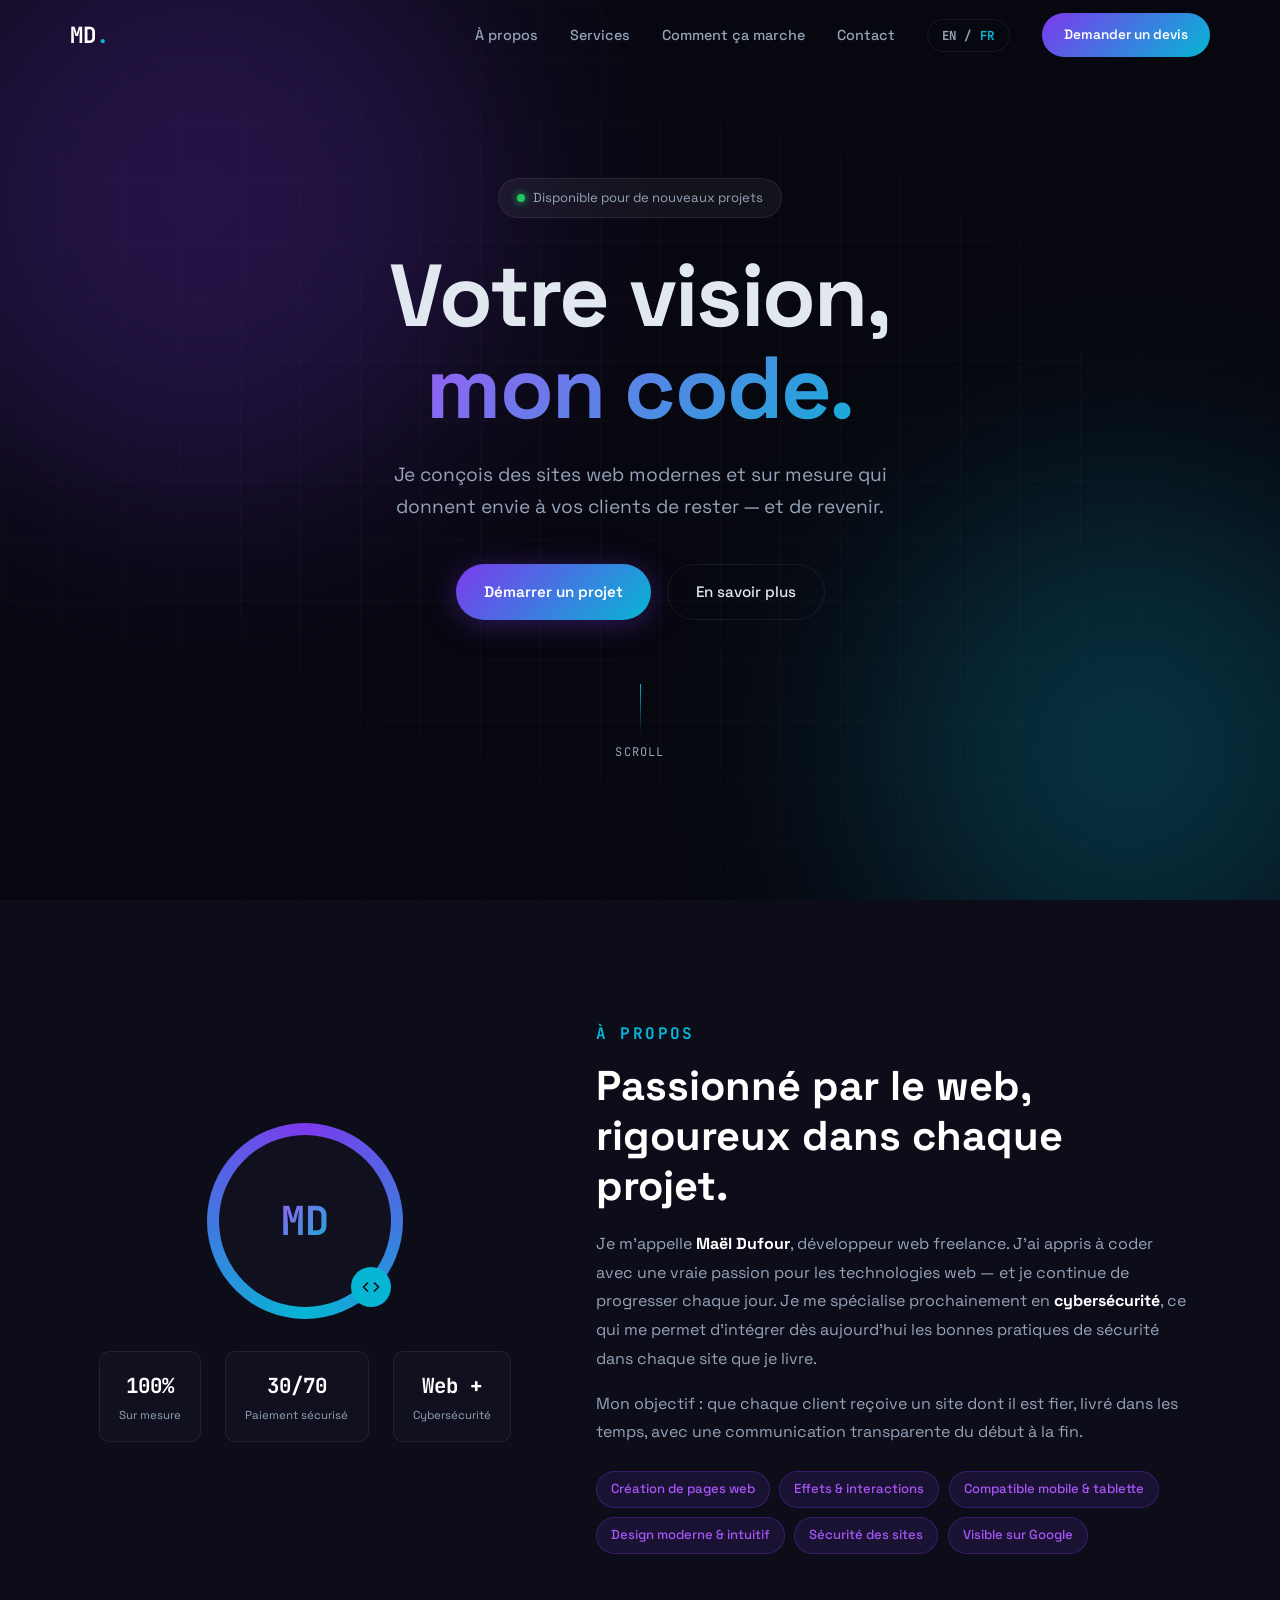
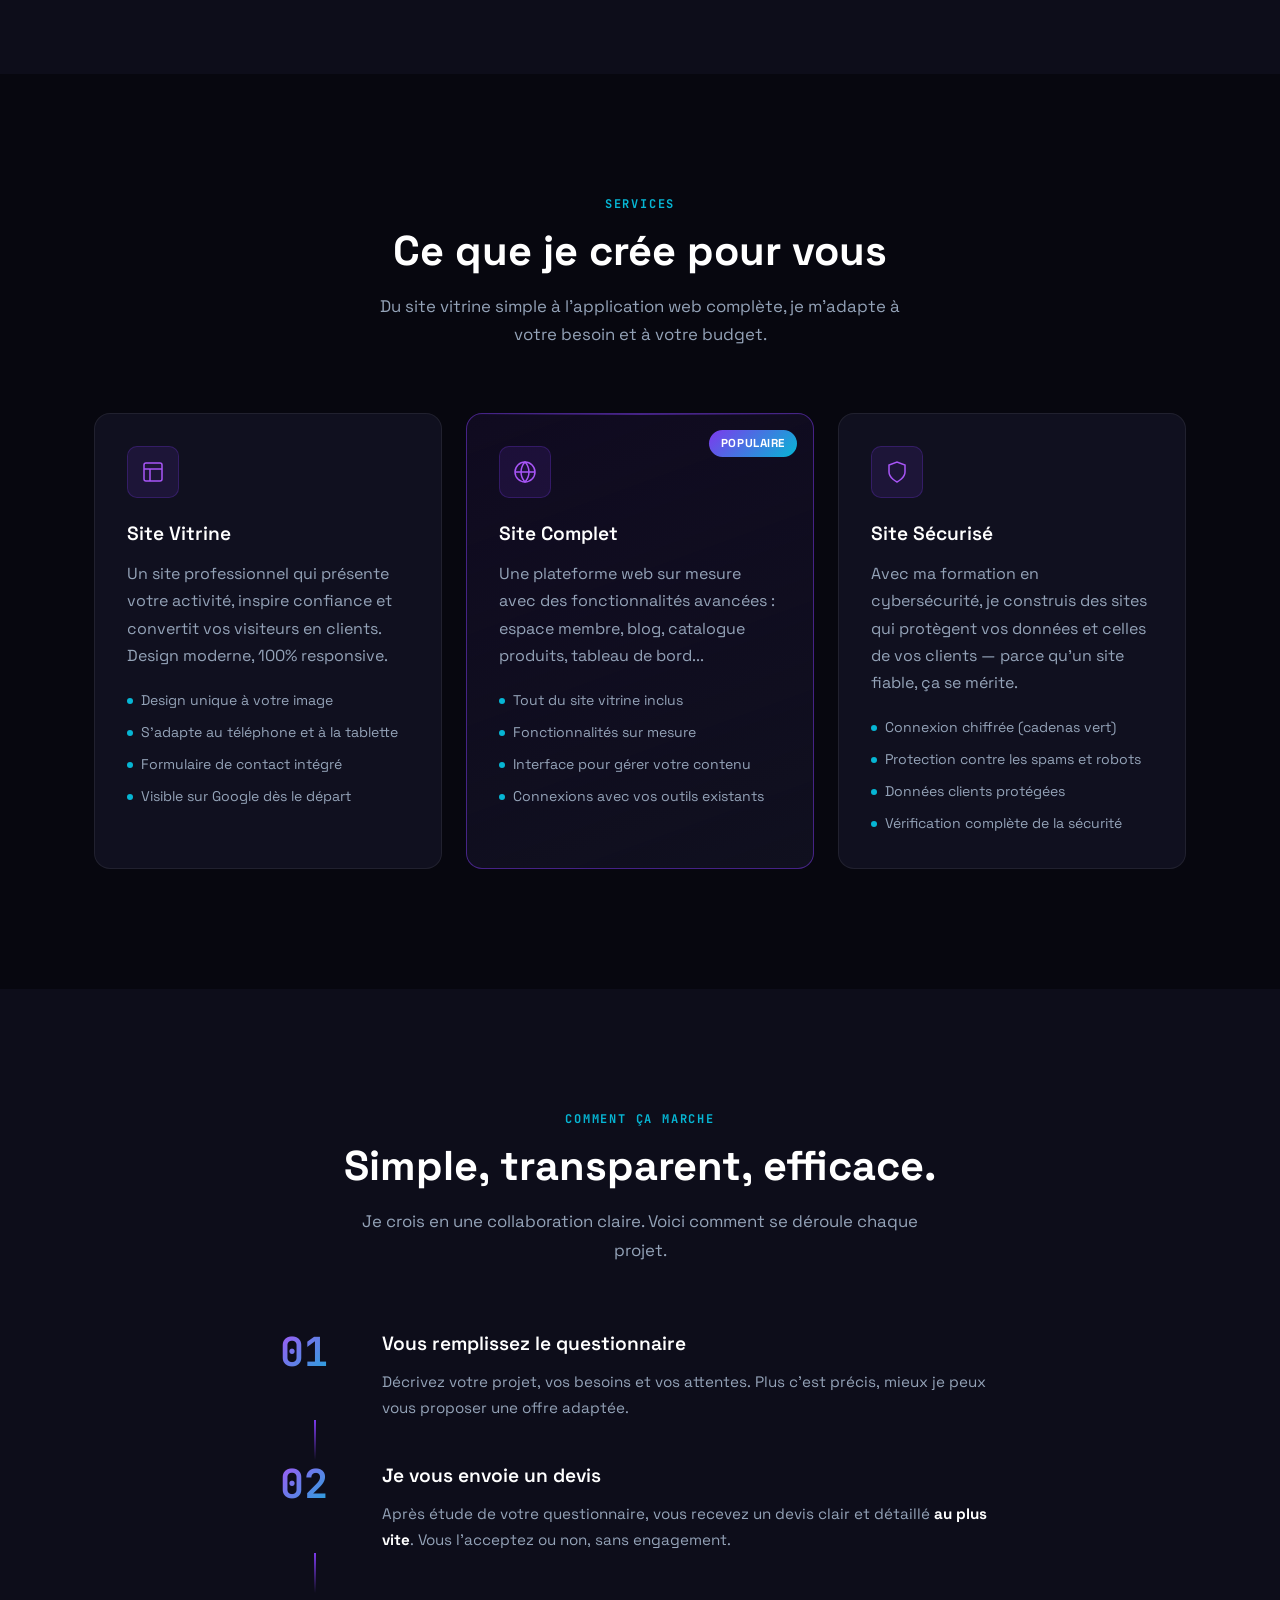
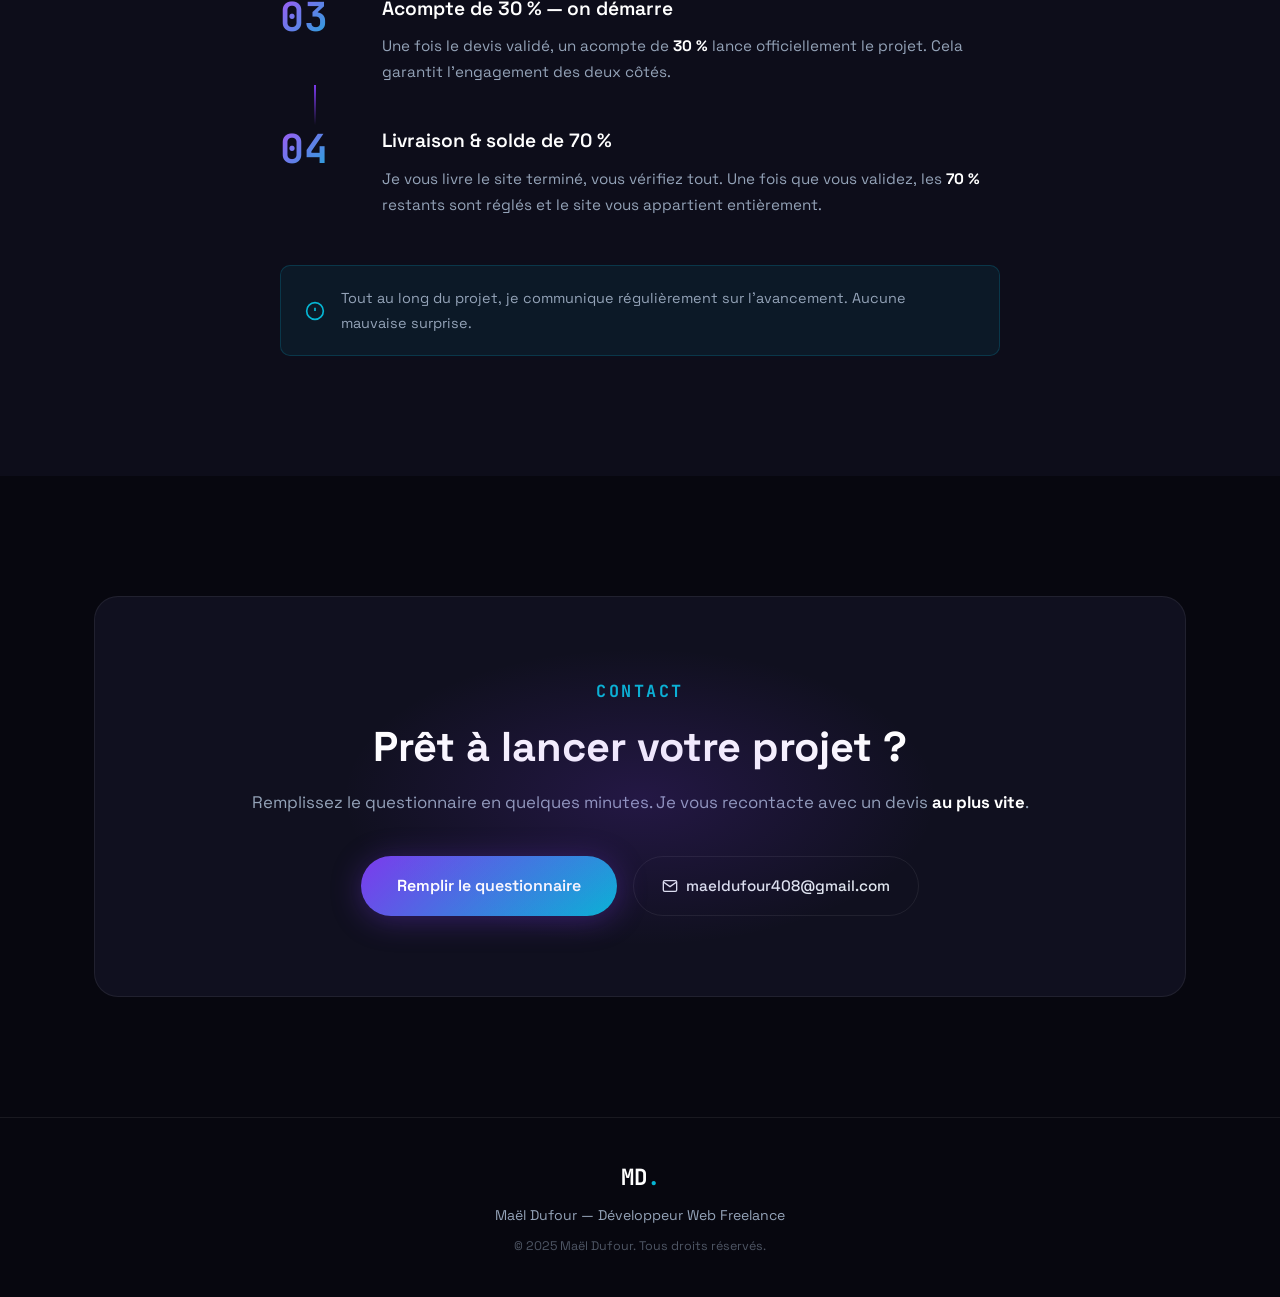
==== commit fbc2dfbd: "push" ====
--- a/index.html
+++ b/index.html
@@ -22,7 +22,7 @@
         <li><a href="#process" data-i18n="nav.process">Comment ça marche</a></li>
         <li><a href="#contact" data-i18n="nav.contact">Contact</a></li>
       </ul>
-      <button class="lang-toggle" id="langToggle" onclick="switchLang()">EN</button>
+      <button class="lang-toggle" id="langToggle" onclick="switchLang()"><span data-lang="en">EN</span> / <span data-lang="fr">FR</span></button>
       <a href="questionnaire.html" class="btn-nav" data-i18n="nav.cta">Demander un devis</a>
       <button class="burger" id="burger" aria-label="Menu">
         <span></span><span></span><span></span>
--- a/style.css
+++ b/style.css
@@ -159,6 +159,8 @@
   color: var(--cyan);
   background: rgba(6,182,212,0.07);
 }
+.lang-toggle span { color: var(--text-muted); transition: color 0.2s; }
+.lang-toggle span.active { color: var(--cyan); font-weight: 700; }
 
 /* ===== NAV ===== */
 #navbar {
